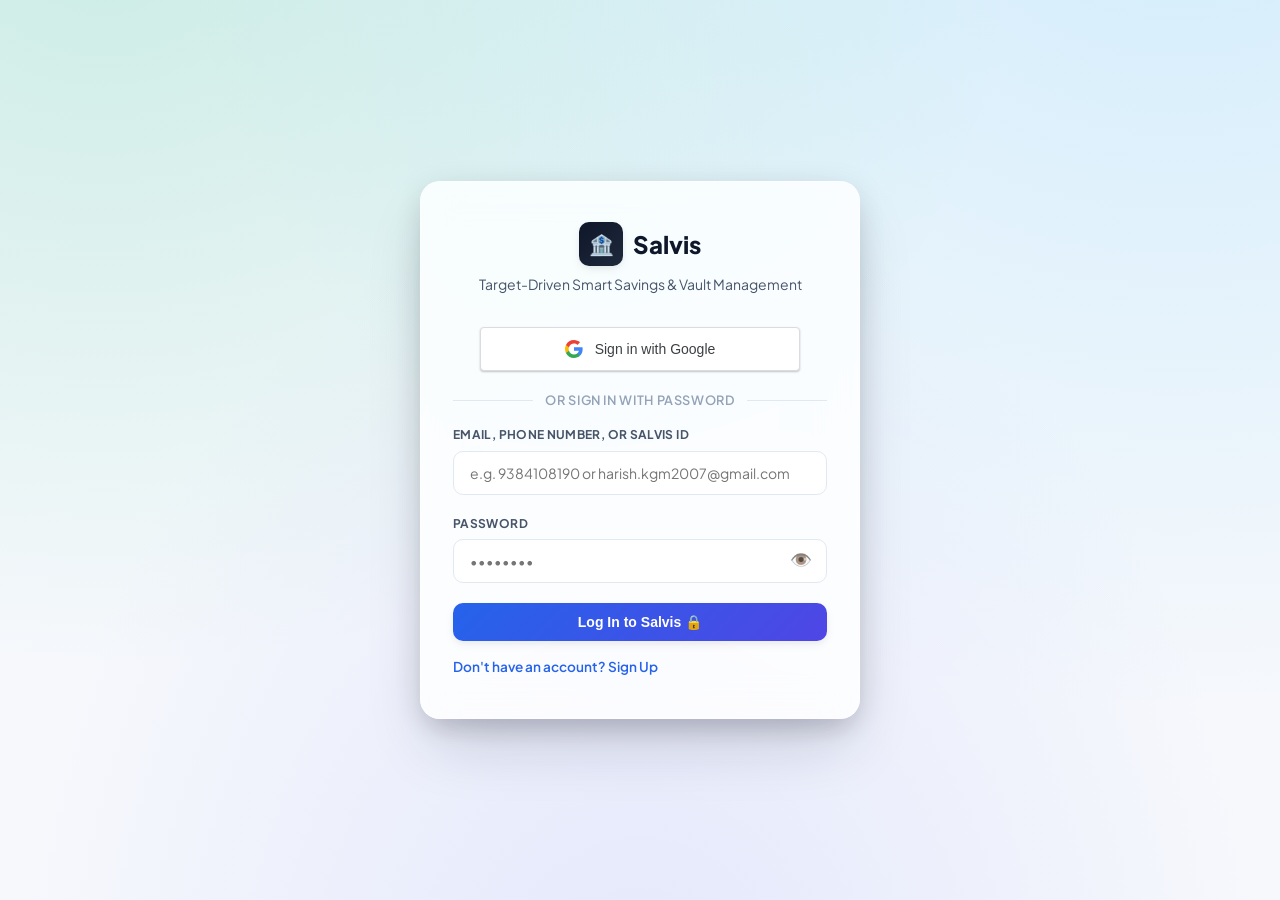
==== Salvis.html @ 87dabae3 "Initial Salvis PWA: goal-driven savings vaults" ====
<!DOCTYPE html>
<html lang="en">
<head>
  <meta charset="UTF-8">
  <meta name="viewport" content="width=device-width, initial-scale=1.0">
  <meta name="description" content="Salvis — target-driven smart savings vaults. Set a goal, automate deposits, and track growth in real time.">
  <meta name="theme-color" content="#0f172a">
  <meta property="og:type" content="website">
  <meta property="og:title" content="Salvis | Target-Driven Smart Savings Platform">
  <meta property="og:description" content="Save smarter with goal-driven vaults, automated schedules, and live growth analytics.">
  <meta name="twitter:card" content="summary">
  <link rel="icon" href="data:image/svg+xml,%3Csvg xmlns='http://www.w3.org/2000/svg' viewBox='0 0 100 100'%3E%3Ctext y='.9em' font-size='90'%3E%F0%9F%8F%A6%3C/text%3E%3C/svg%3E">
  <title>Salvis | Target-Driven Smart Savings Platform</title>

  <!-- PWA Manifest & Theme -->
  <link rel="manifest" href="manifest.json">
  <meta name="application-name" content="Salvis">
  <meta name="mobile-web-app-capable" content="yes">
  <meta name="apple-mobile-web-app-capable" content="yes">
  <meta name="apple-mobile-web-app-status-bar-style" content="black-translucent">
  <meta name="apple-mobile-web-app-title" content="Salvis">

  <!-- Google Font: Plus Jakarta Sans -->
  <link rel="preconnect" href="https://fonts.googleapis.com">
  <link rel="preconnect" href="https://fonts.gstatic.com" crossorigin>
  <link href="https://fonts.googleapis.com/css2?family=Plus+Jakarta+Sans:wght@400;500;600;700;800&display=swap" rel="stylesheet">

  <!-- CSS System -->

  <link rel="stylesheet" href="css/variables.css">
  <link rel="stylesheet" href="css/layout.css">
  <link rel="stylesheet" href="css/components.css">
  <link rel="stylesheet" href="css/animations.css">

  <!-- Official Google Identity Services SDK -->
  <script src="https://accounts.google.com/gsi/client" async defer></script>
</head>
<body>

  <!-- AUTHENTICATION VIEW SCREEN -->
  <div class="auth-wrapper" id="authWrapper" style="display: flex;">
    <div class="auth-card">
      <div class="auth-brand">
        <div class="auth-brand-icon">🏦</div>
        <span>Salvis</span>
      </div>

      <div class="auth-subtitle">Target-Driven Smart Savings & Vault Management</div>

      <!-- Standard Login / Google Auth View -->
      <div id="authDefaultLoginView">
        <!-- Container for Official Google GIS Rendered Button (Centered) -->
        <div id="googleGsiBtnContainer" style="margin-bottom: 1.25rem; min-height: 44px; display: flex; justify-content: center; align-items: center; width: 100%;">
          <button type="button" onclick="window.triggerGoogleSignIn()" style="width: 100%; max-width: 320px; height: 44px; background: #ffffff; color: #3c4043; border: 1px solid #dadce0; border-radius: 4px; font-family: 'Roboto', 'Google Sans', sans-serif; font-size: 14px; font-weight: 500; display: flex; align-items: center; justify-content: center; gap: 12px; cursor: pointer; box-shadow: 0 1px 2px 0 rgba(60,64,67,0.3); transition: background-color 0.2s, box-shadow 0.2s;">
            <svg width="18" height="18" viewBox="0 0 18 18" xmlns="http://www.w3.org/2000/svg">
              <path fill="#4285F4" d="M17.64 9.2c0-.637-.057-1.251-.164-1.84H9v3.481h4.844c-.209 1.125-.843 2.078-1.796 2.717v2.258h2.908c1.702-1.567 2.684-3.874 2.684-6.616z"/>
              <path fill="#34A853" d="M9 18c2.43 0 4.467-.806 5.956-2.184l-2.908-2.258c-.806.54-1.837.86-3.048.86-2.344 0-4.328-1.584-5.036-3.711H.957v2.332A8.997 8.997 0 0 0 9 18z"/>
              <path fill="#FBBC05" d="M3.964 10.707c-.18-.54-.282-1.117-.282-1.707s.102-1.167.282-1.707V4.961H.957A8.996 8.996 0 0 0 0 9c0 1.452.348 2.827.957 4.039l3.007-2.332z"/>
              <path fill="#EA4335" d="M9 3.58c1.321 0 2.508.454 3.44 1.345l2.582-2.58C13.463.891 11.426 0 9 0A8.997 8.997 0 0 0 .957 4.961L3.964 7.293C4.672 5.163 6.656 3.58 9 3.58z"/>
            </svg>
            <span>Sign in with Google</span>
          </button>
        </div>

        <!-- Divider -->
        <div id="authDivider" style="display: flex; align-items: center; margin: 1rem 0; color: var(--text-muted); font-size: 0.8rem;">
          <div style="flex: 1; border-bottom: 1px solid var(--border-color);"></div>
          <span style="padding: 0 0.75rem; text-transform: uppercase; letter-spacing: 0.05em; font-weight: 600;">or sign in with password</span>
          <div style="flex: 1; border-bottom: 1px solid var(--border-color);"></div>
        </div>

        <div id="loginBox">
          <form id="loginForm" onsubmit="event.preventDefault(); window.loginWithPassword(event);">
            <div class="form-group">
              <label class="form-label">Email, Phone Number, or Salvis ID</label>
              <input type="text" id="loginEmail" class="form-input" placeholder="e.g. 9384108190 or harish.kgm2007@gmail.com" required oninput="window.clearInputError('loginEmail', 'loginEmailError')">
              <div id="loginEmailError" class="input-error-msg" style="display: none; color: #ef4444; font-size: 0.8rem; font-weight: 600; margin-top: 0.35rem; align-items: center; gap: 0.3rem;"></div>
            </div>

            <div class="form-group">
              <label class="form-label">Password</label>
              <div style="position: relative; width: 100%;">
                <input type="password" id="loginPassword" class="form-input" placeholder="••••••••" required style="padding-right: 2.75rem;" oninput="window.clearInputError('loginPassword', 'loginPasswordError')">
                <button type="button" onclick="window.togglePasswordVisibility('loginPassword', this)" title="Show/Hide Password" style="position: absolute; right: 0.75rem; top: 50%; transform: translateY(-50%); background: none; border: none; font-size: 1.1rem; cursor: pointer; color: var(--text-muted); opacity: 0.8; transition: opacity 0.2s; padding: 0.2rem; display: flex; align-items: center; justify-content: center; z-index: 10;">👁️</button>
              </div>
              <div id="loginPasswordError" class="input-error-msg" style="display: none; color: #ef4444; font-size: 0.8rem; font-weight: 600; margin-top: 0.35rem; align-items: center; gap: 0.3rem;"></div>
            </div>

            <button type="button" id="loginSubmitBtn" class="btn btn-primary btn-full" onclick="window.loginWithPassword(event)">
              Log In to Salvis 🔒
            </button>
          </form>

          <div style="margin-top: 1rem; font-size: 0.85rem;">
            <a href="#" id="btnToggleAuthMode" style="color: var(--brand-blue); font-weight: 600; text-decoration: none;">Don't have an account? Sign Up</a>
          </div>
        </div>
      </div>

      <!-- Signup Form Box -->
      <div id="signupBox" style="display: none;">
        <form id="signupForm">
          <div class="form-group">
            <label class="form-label">Full Name</label>
            <input type="text" id="signupName" class="form-input" placeholder="Sarah Connor" required>
          </div>

          <div class="form-group">
            <label class="form-label">Email Address</label>
            <input type="email" id="signupEmail" class="form-input" placeholder="sarah@example.com" required>
          </div>

          <div class="form-row">
            <div class="form-group">
              <label class="form-label">Password</label>
              <div style="position: relative; width: 100%;">
                <input type="password" id="signupPassword" class="form-input" placeholder="••••••••" required style="padding-right: 2.5rem;">
                <button type="button" onclick="window.togglePasswordVisibility('signupPassword', this)" title="Show/Hide Password" style="position: absolute; right: 0.6rem; top: 50%; transform: translateY(-50%); background: none; border: none; font-size: 1.1rem; cursor: pointer; color: var(--text-muted); opacity: 0.8; transition: opacity 0.2s; padding: 0.2rem; display: flex; align-items: center; justify-content: center; z-index: 10;">👁️</button>
              </div>
            </div>

            <div class="form-group">
              <label class="form-label">Security PIN (4-Digits)</label>
              <input type="password" id="signupPin" class="form-input" maxlength="4" placeholder="1234" required>
            </div>
          </div>

          <button type="submit" class="btn btn-emerald btn-full">
            Create Account & Vault 🚀
          </button>
        </form>
      </div>

      <!-- Existing User Passkey Verification Box (Old User Flow) -->
      <div id="existingUserPasskeyBox" style="display: none; text-align: left;">
        <div style="background: rgba(16, 185, 129, 0.08); border: 1px solid rgba(16, 185, 129, 0.25); border-radius: var(--radius-md); padding: 1.25rem; margin-bottom: 1.25rem;">
          <div style="display: flex; align-items: center; gap: 1rem; margin-bottom: 0.75rem;">
            <div id="existingUserAvatar" style="width: 52px; height: 52px; border-radius: 50%; background: #ffffff; display: flex; align-items: center; justify-content: center; font-size: 1.6rem; box-shadow: 0 2px 8px rgba(0,0,0,0.1); overflow: hidden; border: 2px solid var(--accent-emerald);">👋</div>
            <div>
              <div id="existingUserName" style="font-weight: 700; font-size: 1.05rem; color: var(--text-primary);">Returning User</div>
              <div id="existingUserEmail" style="font-size: 0.85rem; color: var(--text-secondary);">user@example.com</div>
              <div id="existingUserSalvisId" style="font-size: 0.75rem; font-weight: 700; color: var(--brand-blue); margin-top: 0.2rem;">ID: SALVIS-XXXXXX</div>
            </div>
          </div>
          <div style="display: flex; align-items: center; gap: 0.4rem; font-size: 0.8rem; color: var(--accent-emerald); font-weight: 600;">
            <span>✓ Verified Account Found in Salvis Database</span>
          </div>
        </div>

        <form id="existingUserPasskeyForm" onsubmit="window.submitExistingUserPasskey(event)">
          <div class="form-group">
            <label class="form-label">Enter 4-Digit Passkey</label>
            <input type="password" id="existingUserPasskeyInput" class="form-input" maxlength="4" placeholder="••••" required autofocus style="text-align: center; font-size: 1.5rem; letter-spacing: 0.5rem;" oninput="window.clearInputError('existingUserPasskeyInput', 'existingPasskeyErrorMsg')">
            <div class="input-error-msg" id="existingPasskeyErrorMsg" style="display: none; justify-content: center;"></div>
          </div>

          <button type="submit" class="btn btn-primary btn-full" style="margin-top: 1rem;">
            Unlock Salvis Vault 🔑
          </button>
        </form>

        <div style="text-align: center; margin-top: 1rem;">
          <a href="#" onclick="window.showAuthLoginView()" style="font-size: 0.85rem; color: var(--text-muted); text-decoration: underline;">Switch Account / Back</a>
        </div>
      </div>

      <!-- New User Passkey Creation Box (New User Flow) -->
      <div id="newUserPasskeyBox" style="display: none; text-align: left;">
        <div style="background: rgba(66, 133, 244, 0.08); border: 1px solid rgba(66, 133, 244, 0.25); border-radius: var(--radius-md); padding: 1.25rem; margin-bottom: 1.25rem;">
          <div style="display: flex; align-items: center; justify-content: space-between; margin-bottom: 0.75rem;">
            <div style="font-size: 0.8rem; font-weight: 800; text-transform: uppercase; letter-spacing: 0.05em; color: #1a73e8;">New Salvis Account</div>
            <div id="newSalvisIdBadge" style="background: #1a73e8; color: #ffffff; padding: 0.25rem 0.6rem; border-radius: var(--radius-sm); font-size: 0.75rem; font-weight: 800; letter-spacing: 0.05em;">SALVIS-849201</div>
          </div>
          
          <div style="display: flex; align-items: center; gap: 1rem;">
            <div id="newUserAvatar" style="width: 48px; height: 48px; border-radius: 50%; background: #ffffff; display: flex; align-items: center; justify-content: center; font-size: 1.5rem; box-shadow: 0 2px 8px rgba(0,0,0,0.1); overflow: hidden; border: 2px solid #4285F4;">🌐</div>
            <div>
              <div id="newUserName" style="font-weight: 700; font-size: 1.05rem; color: var(--text-primary);">New Savings User</div>
              <div id="newUserEmail" style="font-size: 0.85rem; color: var(--text-secondary);">newuser@example.com</div>
            </div>
          </div>
        </div>

        <div style="margin-bottom: 1.25rem; background: var(--bg-tertiary); padding: 0.85rem 1rem; border-radius: var(--radius-sm); border: 1px dashed var(--border-color); display: flex; align-items: center; justify-content: space-between;">
          <div>
            <label style="font-size: 0.7rem; text-transform: uppercase; letter-spacing: 0.05em; color: var(--text-muted); font-weight: 700; display: block;">Region & Currency</label>
            <div id="newUserRegionBadge" style="font-size: 0.9rem; font-weight: 800; color: var(--brand-emerald);">India 🇮🇳 (INR ₹)</div>
          </div>
          <span style="font-size: 1.2rem;">🌍</span>
        </div>

        <form id="newUserPasskeyForm" onsubmit="window.submitNewUserPasskey(event)">
          <div class="form-group" style="margin-bottom: 0.85rem;">
            <label class="form-label">Phone Number (For Recovery & SMS Alerts)</label>
            <input type="tel" id="newUserPhoneInput" class="form-input" placeholder="+1 (555) 234-5678" required>
          </div>

          <div class="form-group" style="margin-bottom: 0.85rem;">
            <label class="form-label">Create Password (For Manual Login Without Google)</label>
            <div style="position: relative; width: 100%;">
              <input type="password" id="newUserPasswordInput" class="form-input" placeholder="••••••••" required minlength="6" style="padding-right: 2.75rem;">
              <button type="button" onclick="window.togglePasswordVisibility('newUserPasswordInput', this)" title="Show/Hide Password" style="position: absolute; right: 0.75rem; top: 50%; transform: translateY(-50%); background: none; border: none; font-size: 1.1rem; cursor: pointer; color: var(--text-muted); opacity: 0.8; transition: opacity 0.2s; padding: 0.2rem; display: flex; align-items: center; justify-content: center; z-index: 10;">👁️</button>
            </div>
            <div style="font-size: 0.72rem; color: var(--text-muted); margin-top: 0.2rem;">Use this password to log in manually using Email, Phone, or Salvis ID.</div>
          </div>

          <div class="form-group" style="margin-bottom: 1rem;">
            <label class="form-label">Create 4-Digit Security Passkey</label>
            <input type="password" id="newUserPasskeyInput" class="form-input" maxlength="4" placeholder="••••" required style="text-align: center; font-size: 1.4rem; letter-spacing: 0.4rem;">
            <div style="font-size: 0.72rem; color: var(--text-muted); margin-top: 0.2rem;">Used for quick vault unlocking & high-risk withdrawal authorization.</div>
          </div>

          <button type="submit" class="btn btn-emerald btn-full" style="margin-top: 0.75rem;">
            Create Salvis Account & Launch Vault 🚀
          </button>
        </form>

        <div style="text-align: center; margin-top: 1rem;">
          <a href="#" onclick="window.showAuthLoginView()" style="font-size: 0.85rem; color: var(--text-muted); text-decoration: underline;">Cancel / Back to Login</a>
        </div>
      </div>
    </div>

    <!-- Ambient floating particles (CSS-only) -->
    <div class="particle" style="left: 12%; width: 10px; height: 10px; animation-duration: 14s; animation-delay: 0s;"></div>
    <div class="particle" style="left: 28%; width: 6px; height: 6px; animation-duration: 18s; animation-delay: 2s;"></div>
    <div class="particle" style="left: 47%; width: 12px; height: 12px; animation-duration: 16s; animation-delay: 4s;"></div>
    <div class="particle" style="left: 63%; width: 7px; height: 7px; animation-duration: 20s; animation-delay: 1s;"></div>
    <div class="particle" style="left: 78%; width: 9px; height: 9px; animation-duration: 15s; animation-delay: 3s;"></div>
    <div class="particle" style="left: 90%; width: 5px; height: 5px; animation-duration: 22s; animation-delay: 5s;"></div>
  </div>


  <!-- MAIN APP VIEW WRAPPER -->
  <div class="app-wrapper" id="mainAppWrapper" style="display: none;">
    <!-- Navbar Header -->
    <nav class="navbar">
      <button type="button" class="nav-menu-toggle" id="navMenuToggle" title="Menu">☰</button>

      <a href="#" class="nav-brand">
        <div class="brand-icon">🏦</div>
        <span>Salvis</span>
      </a>

      <div class="nav-actions" id="navActions">
        <div class="wallet-badge">
          <span>💼 Wallet Ledger:</span>
          <span class="wallet-amount" id="walletBalanceDisplay">$0.00</span>
        </div>

        <div class="user-profile-badge" onclick="window.openProfilePage()" style="cursor: pointer;" title="View Profile & Settings">
          <span id="userAvatarDisplay">👨‍💼</span>
          <span id="userNameDisplay">Alex Mercer</span>
        </div>

        <button class="btn btn-secondary btn-sm" id="btnViewLedger">
          📜 History
        </button>

        <button class="btn btn-primary btn-sm" id="btnCreateGoal">
          + New Vault
        </button>

        <button class="btn btn-danger btn-sm" id="btnLogout" onclick="window.logoutUser()" title="Log out session">
          🚪 Logout
        </button>
      </div>

      <div class="widget-row">
        <!-- Notification Bell + Panel -->
        <div class="notif-wrap">
          <button type="button" class="notif-bell" id="btnNotifications" title="Notifications">
            🔔
            <span class="notification-badge" id="notificationBadge"></span>
          </button>
          <div class="notification-panel" id="notificationPanel"></div>
        </div>

        <!-- Theme Toggle Widget (Light / Dark Mode) -->
        <button type="button" class="theme-toggle-btn" id="btnToggleTheme" onclick="window.toggleAppTheme()" title="Toggle Dark/Light Mode">
          <span class="theme-toggle-icon" id="themeToggleIcon">🌙</span>
          <span id="themeToggleLabel">Dark</span>
        </button>
      </div>
    </nav>

    <!-- Executive Metrics Row -->
    <div class="metrics-row" style="margin-bottom: 2rem;">
      <div class="metric-card">
        <div class="metric-label">Total Cumulative Saved</div>
        <div class="metric-value" id="metricTotalSaved">$0.00</div>
        <div class="metric-subtext positive">▲ Across all active savings vaults</div>
      </div>

      <div class="metric-card">
        <div class="metric-label">Overall Completion Rate</div>
        <div class="metric-value" id="metricOverallPct">0%</div>
        <div class="metric-subtext">Weighted goal trajectory</div>
      </div>

      <div class="metric-card">
        <div class="metric-label">Active Savings Vaults</div>
        <div class="metric-value" id="metricActiveGoals">0</div>
        <div class="metric-subtext">Target-driven commitments</div>
      </div>

      <div class="metric-card">
        <div class="metric-label">Monthly Savings Velocity</div>
        <div class="metric-value" id="metricVelocity">$0.00/mo</div>
        <div class="metric-subtext positive">Scheduled recurring deposits</div>
      </div>
    </div>

    <!-- Content Split Layout -->
    <div class="main-content-split">
      <!-- Left Column: Vault Cards Grid -->
      <div>
        <div class="section-header">
          <div class="section-title">
            <span>🎯 Savings Vaults</span>
          </div>

          <div class="filter-tabs">
            <button class="tab-btn active" data-filter="all">All</button>
            <button class="tab-btn" data-filter="active">Active</button>
            <button class="tab-btn" data-filter="paused">Paused</button>
            <button class="tab-btn" data-filter="completed">Completed</button>
          </div>
        </div>

        <div class="vault-toolbar">
          <div class="toolbar-search">
            <span class="toolbar-search-icon">🔍</span>
            <input type="text" id="vaultSearchInput" placeholder="Search vaults by name, category or status..." aria-label="Search vaults">
          </div>
          <div class="toolbar-sort">
            <select id="vaultSortSelect" aria-label="Sort vaults">
              <option value="recent">Sort: Recent</option>
              <option value="progress">Sort: Progress</option>
              <option value="amount">Sort: Target Amount</option>
              <option value="date">Sort: Target Date</option>
            </select>
          </div>
        </div>

        <div class="goals-grid" id="goalsGrid">
          <!-- Rendered dynamically -->
        </div>
      </div>

      <!-- Right Column: Trajectory Chart & Trust Badges -->
      <div>
        <div class="section-header">
          <div class="section-title">
            <span>📈 Growth Trajectory</span>
          </div>
        </div>

        <div class="metric-card" style="margin-bottom: 1.25rem; height: 310px;">
          <canvas id="trajectoryCanvas" style="width: 100%; height: 100%;"></canvas>
        </div>

        <!-- Trust & Security Card -->
        <div class="metric-card" style="background: var(--bg-subtle);">
          <div style="display: flex; gap: 0.75rem; align-items: flex-start;">
            <div style="font-size: 1.4rem;">🔒</div>
            <div>
              <h4 style="font-size: 0.9rem; font-weight: 700; color: var(--brand-navy); margin-bottom: 0.2rem;">256-Bit Encrypted Security</h4>
              <p style="font-size: 0.78rem; color: var(--text-secondary); line-height: 1.4;">
                All high-risk actions (early withdrawals, fund reallocations) are protected with 4-digit Security PIN authorization.
              </p>
            </div>
          </div>
        </div>
      </div>
    </div>

    <!-- Advanced Analytics Section (Donut / Velocity / Health) -->
    <div class="analytics-section" style="margin-top: 2.5rem;">
      <div class="section-header">
        <div class="section-title">
          <span>📊 Advanced Analytics</span>
        </div>
      </div>

      <div class="analytics-grid">
        <!-- Category Allocation Donut -->
        <div class="metric-card analytics-card">
          <div style="display: flex; align-items: center; justify-content: space-between; margin-bottom: 0.75rem;">
            <h4 style="font-size: 0.9rem; font-weight: 700; color: var(--brand-navy); margin: 0;">🍩 Category Allocation</h4>
            <span style="font-size: 0.72rem; color: var(--text-muted);">Saved amount by category</span>
          </div>
          <div class="chart-canvas-wrap">
            <canvas id="donutCanvas"></canvas>
          </div>
          <div id="donutLegend" class="donut-legend"></div>
        </div>

        <!-- Monthly Velocity Bar -->
        <div class="metric-card analytics-card">
          <div style="display: flex; align-items: center; justify-content: space-between; margin-bottom: 0.75rem;">
            <h4 style="font-size: 0.9rem; font-weight: 700; color: var(--brand-navy); margin: 0;">📅 Monthly Velocity</h4>
            <span style="font-size: 0.72rem; color: var(--text-muted);">Target vs actual deposits</span>
          </div>
          <div class="chart-canvas-wrap">
            <canvas id="velocityCanvas"></canvas>
          </div>
        </div>

        <!-- Financial Health Score -->
        <div class="metric-card analytics-card">
          <div style="display: flex; align-items: center; justify-content: space-between; margin-bottom: 0.75rem;">
            <h4 style="font-size: 0.9rem; font-weight: 700; color: var(--brand-navy); margin: 0;">💚 Salvis Health Score</h4>
            <span style="font-size: 0.72rem; color: var(--text-muted);">Pace · Cadence · Reserve</span>
          </div>
          <div class="chart-canvas-wrap">
            <canvas id="healthScoreCanvas"></canvas>
          </div>
          <div id="healthScoreDetail" class="health-breakdown"></div>
        </div>
      </div>
    </div>
  </div>

  <!-- DEDICATED USER PROFILE VIEW PAGE -->
  <div class="app-wrapper" id="profileAppWrapper" style="display: none;">
    <!-- Profile Page Navbar Header -->
    <nav class="navbar">
      <div style="display: flex; align-items: center; gap: 1rem;">
        <button type="button" class="btn btn-secondary btn-sm" onclick="window.openDashboardPage()">
          ⬅️ Back to Savings Dashboard
        </button>
        <a href="#" class="nav-brand" onclick="window.openDashboardPage()">
          <div class="brand-icon">🏦</div>
          <span>Salvis</span>
        </a>

      </div>

      <div class="nav-actions">
        <button type="button" class="theme-toggle-btn" onclick="window.toggleAppTheme()" title="Toggle Dark/Light Mode">
          <span class="theme-toggle-icon">🌙</span>
          <span>Theme</span>
        </button>
        <button class="btn btn-danger btn-sm" onclick="window.logoutUser()">
          🚪 Logout
        </button>
      </div>
    </nav>

    <!-- Profile Dashboard Grid -->
    <div style="display: grid; grid-template-columns: minmax(280px, 340px) 1fr; gap: 1.5rem; margin-top: 1rem; align-items: start;">
      
      <!-- Left Column: User Profile Header Card (Static / Fixed on Left) -->
      <div style="background: var(--bg-secondary); border: 1px solid var(--border-color); border-radius: var(--radius-xl); padding: 2rem 1.5rem; text-align: center; box-shadow: var(--shadow-sm); height: fit-content; position: sticky; top: 5.5rem;">
        
        <!-- Changeable Profile Picture (Select from Media) -->
        <div style="position: relative; width: 120px; height: 120px; margin: 0 auto 1.25rem auto;">
          <div id="profileImageDisplay" style="width: 120px; height: 120px; border-radius: 50%; background: var(--bg-subtle); border: 3px solid var(--brand-blue); display: flex; align-items: center; justify-content: center; font-size: 3.5rem; overflow: hidden; background-size: cover; background-position: center; box-shadow: var(--shadow-md);">
            👨‍💼
          </div>
          <button type="button" onclick="document.getElementById('profileAvatarFileInput').click()" style="position: absolute; bottom: 4px; right: 4px; background: var(--brand-blue); color: white; border: 2px solid var(--bg-secondary); width: 36px; height: 36px; border-radius: 50%; display: flex; align-items: center; justify-content: center; cursor: pointer; font-size: 1rem; box-shadow: var(--shadow-sm);" title="Select photo from media device">
            📷
          </button>
          <input type="file" id="profileAvatarFileInput" accept="image/*" style="display: none;" onchange="window.handleAvatarFileUpload(event)">
        </div>

        <!-- Left Top Corner User Name & Phone Number Detail Card -->
        <div style="text-align: left; background: var(--bg-subtle); padding: 1.25rem; border-radius: var(--radius-lg); border: 1px solid var(--border-color); margin-bottom: 0; position: relative;">
          <div style="font-size: 0.7rem; color: var(--text-muted); font-weight: 700; text-transform: uppercase; letter-spacing: 0.05em; margin-bottom: 0.5rem;">
            <span>USER ACCOUNT PROFILE</span>
          </div>
          
          <!-- Normal Display Mode -->
          <div id="profileCardDisplayMode">
            <!-- Full Name -->
            <div style="font-size: 1.15rem; font-weight: 800; color: var(--brand-navy); padding: 0.15rem 0;">
              <span id="profileViewNameDisplay">Alex Mercer</span>
            </div>

            <!-- Username / Nickname (Single Clean Edit Button) -->
            <div onclick="window.openInlineProfileEdit()" style="font-size: 0.88rem; color: var(--brand-blue); font-weight: 700; margin-top: 0.25rem; cursor: pointer; display: flex; align-items: center; justify-content: space-between; padding: 0.15rem 0;" title="Click to edit nickname">
              <div style="display: flex; align-items: center; gap: 0.4rem;">
                <span style="color: var(--text-secondary); font-weight: 500;">Username:</span>
                <strong id="profileViewNicknameDisplay">@alex_saver</strong>
              </div>
              <span style="font-size: 0.8rem; color: var(--brand-blue); font-weight: 600;">✏️ Edit</span>
            </div>

            <!-- Phone Number -->
            <div style="font-size: 0.88rem; color: var(--text-secondary); margin-top: 0.25rem; padding: 0.15rem 0;">
              <div style="display: flex; align-items: center; gap: 0.4rem;">
                <span>📞 Phone:</span>
                <strong id="profileViewPhoneDisplay" style="color: var(--brand-navy);">+1 (555) 234-5678</strong>
              </div>
            </div>

            <!-- Email -->
            <div style="font-size: 0.8rem; color: var(--text-muted); margin-top: 0.25rem; display: flex; align-items: center; gap: 0.4rem;">
              <span>✉️ Email:</span>
              <span id="profileViewEmailDisplay">alex@salvis.com</span>

            </div>

            <!-- Detected Region & Currency -->
            <div style="font-size: 0.8rem; color: var(--brand-blue); margin-top: 0.5rem; display: flex; align-items: center; gap: 0.4rem; font-weight: 700; background: var(--bg-primary); padding: 0.45rem 0.6rem; border-radius: var(--radius-sm); border: 1px solid var(--border-color);">
              <span>🌐 Region & Currency:</span>
              <span id="profileViewRegionDisplay">United States 🇺🇸 (USD $)</span>
            </div>
          </div>

          <!-- Inline Edit Bar Mode (Nickname Only) -->
          <div id="profileCardEditBarMode" style="display: none; margin-top: 0.5rem;">
            <div class="form-group" style="margin-bottom: 0.85rem;">
              <label class="form-label" style="font-size: 0.75rem; font-weight: 700; color: var(--brand-navy);">Edit Username / Nickname</label>
              <input type="text" id="inlineEditNicknameInput" class="form-input" placeholder="e.g. @alex_saver" style="padding: 0.55rem 0.75rem; font-size: 0.9rem;">
            </div>

            <div class="form-group" style="margin-bottom: 0.85rem;">
              <label class="form-label" style="font-size: 0.75rem; font-weight: 700; color: var(--brand-navy);">Edit Full Name</label>
              <input type="text" id="inlineEditLegalNameInput" class="form-input" placeholder="e.g. Alex Mercer" style="padding: 0.55rem 0.75rem; font-size: 0.9rem;">
            </div>

            <div class="form-group" style="margin-bottom: 0.85rem;">
              <label class="form-label" style="font-size: 0.75rem; font-weight: 700; color: var(--brand-navy);">Edit Phone Number</label>
              <input type="tel" id="inlineEditPhoneInput" class="form-input" placeholder="+1 (555) 234-5678" style="padding: 0.55rem 0.75rem; font-size: 0.9rem;">
            </div>

            <div style="display: flex; gap: 0.5rem;">
              <button type="button" class="btn btn-emerald btn-sm" onclick="window.saveInlineProfile()" style="flex: 1;">
                💾 Save Profile
              </button>
              <button type="button" class="btn btn-secondary btn-sm" onclick="window.closeInlineProfileEdit()">
                Cancel
              </button>
            </div>
          </div>

        </div>

      </div>

      <!-- Right Column: Interactive Profile Options Stack (Dynamic & Scrollable) -->
      <div style="display: flex; flex-direction: column; gap: 1.25rem; min-width: 0;">

        
        <!-- OPTION 1: Adding Bank Account Option -->
        <div style="background: var(--bg-secondary); border: 1px solid var(--border-color); border-radius: var(--radius-xl); padding: 1.5rem; box-shadow: var(--shadow-sm);">
          <div style="display: flex; align-items: center; justify-content: space-between; margin-bottom: 1rem;">
            <div style="display: flex; align-items: center; gap: 0.75rem;">
              <div style="font-size: 1.6rem;">🏦</div>
              <div>
                <h3 style="font-size: 1.1rem; font-weight: 700; color: var(--brand-navy);">Adding Bank Account</h3>
                <p style="font-size: 0.8rem; color: var(--text-secondary);">Connect bank accounts for automated deposit transfers</p>
              </div>
            </div>
            <button type="button" class="btn btn-emerald btn-sm" onclick="window.openAddBankModal()">
              + Add Bank Account
            </button>
          </div>

          <div id="bankAccountsContainer" style="display: grid; grid-template-columns: repeat(auto-fill, minmax(250px, 1fr)); gap: 1rem;">
            <!-- Rendered Dynamically -->
          </div>
        </div>

        <!-- OPTION 2: Settings Option -->
        <div style="background: var(--bg-secondary); border: 1px solid var(--border-color); border-radius: var(--radius-xl); padding: 1.5rem; box-shadow: var(--shadow-sm);">
          <div style="display: flex; align-items: center; gap: 0.75rem; margin-bottom: 1rem;">
            <div style="font-size: 1.6rem;">⚙️</div>
            <div>
              <h3 style="font-size: 1.1rem; font-weight: 700; color: var(--brand-navy);">Settings Option</h3>
              <p style="font-size: 0.8rem; color: var(--text-secondary);">Security PIN, notifications, and default preferences</p>
            </div>
          </div>

          <div style="display: grid; grid-template-columns: repeat(auto-fit, minmax(230px, 1fr)); gap: 1rem;">
            <div style="background: var(--bg-subtle); padding: 1rem; border-radius: var(--radius-lg); border: 1px solid var(--border-color);">
              <div style="font-size: 0.85rem; font-weight: 700; color: var(--brand-navy); margin-bottom: 0.35rem;">Security PIN Authorization</div>
              <p style="font-size: 0.75rem; color: var(--text-secondary); margin-bottom: 0.75rem;">Change 4-digit PIN for high-risk withdrawals</p>
              <button type="button" class="btn btn-primary btn-sm" id="btnOpenChangePinModal" onclick="window.openChangePinModal()" style="margin-bottom: 0.5rem;">Change PIN 🔒</button>

              <!-- Inline Change PIN Redirection Panel -->
              <div id="pinChangeInlinePanel" style="display: none; margin-top: 0.85rem; padding: 1rem; background: var(--bg-primary); border: 1px solid var(--brand-blue); border-radius: var(--radius-md); text-align: left;">
                <!-- Step 1: Verify Current PIN -->
                <div id="inlinePinStep1">
                  <div style="font-weight: 700; font-size: 0.85rem; color: var(--brand-navy); margin-bottom: 0.25rem;">🔑 Verify Current PIN</div>
                  <p style="font-size: 0.75rem; color: var(--text-secondary); margin-bottom: 0.75rem;">Enter your current 4-digit PIN to authorize change.</p>
                  <form onsubmit="window.verifyCurrentPinInline(event)">
                    <input type="password" id="inlineCurrentPinInput" class="form-input" maxlength="4" placeholder="••••" required style="text-align: center; font-size: 1.2rem; letter-spacing: 0.4rem; margin-bottom: 0.5rem;" oninput="window.clearInputError('inlineCurrentPinInput', 'inlineCurrentPinErrorMsg')">
                    <div class="input-error-msg" id="inlineCurrentPinErrorMsg" style="display: none; margin-bottom: 0.75rem;"></div>
                    <div style="display: flex; gap: 0.5rem;">
                      <button type="submit" class="btn btn-primary btn-sm" style="flex: 1;">Verify & Continue ➡️</button>
                      <button type="button" class="btn btn-secondary btn-sm" onclick="window.closeInlinePinPanel()">Cancel</button>
                    </div>
                  </form>
                </div>

                <!-- Step 2: Set New PIN -->
                <div id="inlinePinStep2" style="display: none;">
                  <div style="font-weight: 700; font-size: 0.85rem; color: var(--brand-navy); margin-bottom: 0.25rem;">🔐 Set New 4-Digit PIN</div>
                  <p style="font-size: 0.75rem; color: var(--text-secondary); margin-bottom: 0.75rem;">Create and confirm your new Security PIN.</p>
                  <form onsubmit="window.submitNewPinInline(event)">
                    <div style="margin-bottom: 0.5rem;">
                      <label style="font-size: 0.7rem; color: var(--text-secondary); display: block; margin-bottom: 0.2rem;">New 4-Digit PIN</label>
                      <input type="password" id="inlineNewPinInput" class="form-input" maxlength="4" placeholder="••••" required style="text-align: center; font-size: 1.2rem; letter-spacing: 0.4rem;">
                    </div>
                    <div style="margin-bottom: 0.75rem;">
                      <label style="font-size: 0.7rem; color: var(--text-secondary); display: block; margin-bottom: 0.2rem;">Confirm New PIN</label>
                      <input type="password" id="inlineConfirmPinInput" class="form-input" maxlength="4" placeholder="••••" required style="text-align: center; font-size: 1.2rem; letter-spacing: 0.4rem;">
                    </div>
                    <div style="display: flex; gap: 0.5rem;">
                      <button type="submit" class="btn btn-emerald btn-sm" style="flex: 1;">Confirm & Update PIN 💾</button>
                      <button type="button" class="btn btn-secondary btn-sm" onclick="window.closeInlinePinPanel()">Cancel</button>
                    </div>
                  </form>
                </div>
              </div>
            </div>

            <div style="background: var(--bg-subtle); padding: 1rem; border-radius: var(--radius-lg); border: 1px solid var(--border-color);">
              <div style="font-size: 0.85rem; font-weight: 700; color: var(--brand-navy); margin-bottom: 0.35rem;">SMS & Email Alerts</div>
              <p style="font-size: 0.75rem; color: var(--text-secondary); margin-bottom: 0.75rem;">Receive instant deposit receipts & reminders</p>
              <label style="display: flex; align-items: center; gap: 0.5rem; font-size: 0.8rem; font-weight: 600; cursor: pointer;">
                <input type="checkbox" checked id="chkSMSAlerts"> Enable SMS Alerts
              </label>
            </div>

            <div style="background: var(--bg-subtle); padding: 1rem; border-radius: var(--radius-lg); border: 1px solid var(--border-color);">
              <div style="font-size: 0.85rem; font-weight: 700; color: var(--brand-navy); margin-bottom: 0.35rem;">Base Currency</div>
              <p style="font-size: 0.75rem; color: var(--text-secondary); margin-bottom: 0.5rem;">Auto-detected from Google / Region</p>
              <div id="staticUserCurrencyDisplay" style="background: var(--bg-primary); border: 1px solid var(--border-color); padding: 0.55rem 0.75rem; border-radius: var(--radius-md); font-size: 0.85rem; font-weight: 700; color: var(--brand-navy);">
                <span id="staticCurrencyText">India 🇮🇳 (INR ₹)</span>
              </div>
            </div>
          </div>
        </div>


        <!-- OPTION 3: Manage Profiles Option -->
        <div style="background: var(--bg-secondary); border: 1px solid var(--border-color); border-radius: var(--radius-xl); padding: 1.5rem; box-shadow: var(--shadow-sm);">
          <div style="display: flex; align-items: center; justify-content: space-between; margin-bottom: 1rem;">
            <div style="display: flex; align-items: center; gap: 0.75rem;">
              <div style="font-size: 1.6rem;">👥</div>
              <div>
                <h3 style="font-size: 1.1rem; font-weight: 700; color: var(--brand-navy);">Manage Profiles Option</h3>
                <p style="font-size: 0.8rem; color: var(--text-secondary);">Switch between Personal, Family, and Joint vaults</p>
              </div>
            </div>
            <button type="button" class="btn btn-secondary btn-sm" onclick="window.openAddProfileModal()">
              + New Profile
            </button>
          </div>

          <div id="manageProfilesContainer" style="display: flex; flex-wrap: wrap; gap: 0.75rem;">
            <!-- Rendered Dynamically -->
          </div>
        </div>

        <!-- OPTION 4: Database Backup & Restore Option -->
        <div style="background: var(--bg-secondary); border: 1px solid var(--border-color); border-radius: var(--radius-xl); padding: 1.5rem; box-shadow: var(--shadow-sm);">
          <div style="display: flex; align-items: center; justify-content: space-between; margin-bottom: 1rem;">
            <div style="display: flex; align-items: center; gap: 0.75rem;">
              <div style="font-size: 1.6rem;">💾</div>
              <div>
                <h3 style="font-size: 1.1rem; font-weight: 700; color: var(--brand-navy);">Database Backup & Restore</h3>
                <p style="font-size: 0.8rem; color: var(--text-secondary);">Export your full vault database or rehydrate from a previous backup</p>
              </div>
            </div>
          </div>

          <div style="background: var(--bg-subtle); padding: 1rem; border-radius: var(--radius-lg); border: 1px solid var(--border-color);">
            <p style="font-size: 0.78rem; color: var(--text-secondary); margin-bottom: 1rem;">
              Backups contain every goal, transaction, linked account, sub-profile, and account preference stored on this device. Download a structured <strong>JSON</strong> snapshot to keep as a safety net.
            </p>
            <div style="display: flex; flex-wrap: wrap; gap: 0.75rem;">
              <button type="button" class="btn btn-primary btn-sm" id="btnExportBackup" onclick="window.UIRenderer.downloadDatabaseBackup()">
                ⬇️ Export Full Backup
              </button>
              <button type="button" class="btn btn-secondary btn-sm" id="btnImportBackup" onclick="window.UIRenderer.openBackupImportPicker()">
                ⬆️ Restore From Backup
              </button>
            </div>
            <input type="file" id="backupRestoreFileInput" accept=".json,application/json" style="display: none;" onchange="window.UIRenderer.handleBackupRestoreFile(event)">
          </div>
        </div>

        <!-- OPTION 5: Logout Account Option -->
        <div style="background: var(--bg-secondary); border: 1px solid var(--border-color); border-radius: var(--radius-xl); padding: 1.5rem; box-shadow: var(--shadow-sm);">
          <div style="display: flex; align-items: center; justify-content: space-between;">
            <div style="display: flex; align-items: center; gap: 0.75rem;">
              <div style="font-size: 1.6rem;">🚪</div>
              <div>
                <h3 style="font-size: 1.1rem; font-weight: 700; color: var(--accent-rose);">Logout Account Option</h3>
                <p style="font-size: 0.8rem; color: var(--text-secondary);">End active session and return to authentication page</p>
              </div>
            </div>
            <button type="button" class="btn btn-danger" onclick="window.logoutUser()">
              Logout Account 🚪
            </button>
          </div>
        </div>

      </div>
    </div>
  </div>

  <!-- Scroll-to-Top Floating Action Button -->
  <button class="scroll-top-fab" id="scrollTopFab" title="Scroll to top" aria-label="Scroll to top">↑</button>

  <!-- Toast Notifications Container -->

  <div class="toast-container" id="toastContainer"></div>

  <!-- MODAL: Security PIN Keypad -->
  <div class="modal-overlay" id="pinModal">
    <div class="modal-container" style="max-width: 360px; text-align: center;">
      <div class="modal-header" style="justify-content: center;">
        <div class="modal-title">🔒 Enter 4-Digit Security PIN</div>
      </div>
      <p style="font-size: 0.8rem; color: var(--text-secondary); margin-bottom: 1rem;">
        Verification required to authorize fund withdrawal or reallocation. <br><small style="color: var(--brand-blue);">(Default Demo PIN: <strong>1234</strong>)</small>
      </p>

      <div class="pin-display" id="pinDisplay">
        <div class="pin-dot"></div>
        <div class="pin-dot"></div>
        <div class="pin-dot"></div>
        <div class="pin-dot"></div>
      </div>

      <div class="pin-keypad">
        <button class="keypad-btn" data-key="1">1</button>
        <button class="keypad-btn" data-key="2">2</button>
        <button class="keypad-btn" data-key="3">3</button>
        <button class="keypad-btn" data-key="4">4</button>
        <button class="keypad-btn" data-key="5">5</button>
        <button class="keypad-btn" data-key="6">6</button>
        <button class="keypad-btn" data-key="7">7</button>
        <button class="keypad-btn" data-key="8">8</button>
        <button class="keypad-btn" data-key="9">9</button>
        <button class="keypad-btn" data-key="clear">C</button>
        <button class="keypad-btn" data-key="0">0</button>
        <button class="keypad-btn" data-key="back">⌫</button>
      </div>

      <button class="btn btn-secondary btn-full" onclick="window.UIRenderer.closeModal('pinModal')" style="margin-top: 1.25rem;">
        Cancel
      </button>
    </div>
  </div>

  <!-- MODAL: Goal Creation Wizard -->
  <div class="modal-overlay" id="wizardModal">
    <div class="modal-container">
      <div class="modal-header">
        <div class="modal-title">Create Smart Savings Vault</div>
        <button class="close-btn" onclick="window.UIRenderer.closeModal('wizardModal')">&times;</button>
      </div>

      <div class="wizard-steps">
        <div class="wizard-step-node active">1</div>
        <div class="wizard-step-node">2</div>
      </div>

      <div id="wizardContent">
        <!-- Rendered dynamically -->
      </div>
    </div>
  </div>

  <!-- MODAL: Goal Control & Actions -->
  <div class="modal-overlay" id="goalDetailModal">
    <div class="modal-container">
      <div class="modal-header">
        <div class="modal-title">Vault Controls & Financial Settings</div>
        <button class="close-btn" onclick="window.UIRenderer.closeModal('goalDetailModal')">&times;</button>
      </div>
      <div id="goalDetailBody">
        <!-- Rendered dynamically -->
      </div>
    </div>
  </div>

  <!-- MODAL: Edit Vault -->
  <div class="modal-overlay" id="editGoalModal">
    <div class="modal-container">
      <div class="modal-header">
        <div class="modal-title">✏️ Edit Savings Vault</div>
        <button class="close-btn" onclick="window.UIRenderer.closeModal('editGoalModal')">&times;</button>
      </div>
      <div id="editGoalBody">
        <!-- Rendered dynamically -->
      </div>
    </div>
  </div>

  <!-- MODAL: Destructive Action Confirmation -->
  <div class="modal-overlay" id="confirmModal">
    <div class="modal-container" style="max-width: 420px; text-align: center;">
      <div style="font-size: 2.2rem; margin-bottom: 0.5rem;">⚠️</div>
      <div class="modal-title" style="margin-bottom: 0.75rem;">Are you sure?</div>
      <div id="confirmBody"></div>
      <div class="detail-edit-row" style="margin-top: 1.5rem; margin-bottom: 0;">
        <button class="btn btn-secondary btn-full" id="confirmCancelBtn">Cancel</button>
        <button class="btn btn-danger btn-full" id="confirmProceedBtn">Yes, Continue</button>
      </div>
    </div>
  </div>

  <!-- MODAL: Reallocate Funds -->
  <div class="modal-overlay" id="reallocateModal">
    <div class="modal-container">
      <div class="modal-header">
        <div class="modal-title">🔄 Reallocate Vault Funds</div>
        <button class="close-btn" onclick="window.UIRenderer.closeModal('reallocateModal')">&times;</button>
      </div>
      <div style="font-size: 0.85rem; color: var(--text-secondary); margin-bottom: 1.25rem;">
        Transfer your accumulated <strong id="reallocateSourceAmount" style="color: var(--accent-emerald);">$0.00</strong> into another active target vault without breaking your savings momentum.
      </div>
      <div class="form-group">
        <label class="form-label">Select Destination Vault</label>
        <select id="reallocateTargetSelect" class="form-select"></select>
      </div>
      <button class="btn btn-primary btn-full" id="btnConfirmReallocate" style="margin-top: 1rem;">
        Confirm Reallocation 🚀
      </button>
    </div>
  </div>

  <!-- MODAL: Payment Sandbox -->
  <div class="modal-overlay" id="paymentModal">
    <div class="modal-container">
      <div class="modal-header">
        <div class="modal-title">⚡ Payment Gateway Sandbox</div>
        <button class="close-btn" onclick="window.UIRenderer.closeModal('paymentModal')">&times;</button>
      </div>

      <div class="alert-box alert-info">
        <span>ℹ️</span>
        <div><strong>Test Environment Sandbox</strong><br>Simulate deposit transfers into your savings vault.</div>
      </div>

      <div class="form-group">
        <label class="form-label">Destination Vault</label>
        <div id="payGoalName" style="font-weight: 700; font-size: 1.05rem; color: var(--brand-navy);"></div>
      </div>

      <div class="form-group">
        <label class="form-label">Deposit Amount ($)</label>
        <input type="number" id="payAmountInput" class="form-input" value="0">
      </div>

      <div class="form-group">
        <label class="form-label">Payment Method Rail</label>
        <select id="payMethodSelect" class="form-select">
          <option>Razorpay Instant UPI</option>
          <option>Stripe Credit / Debit Card</option>
          <option>Direct Net Banking Transfer</option>
          <option>Primary Wallet Balance Ledger</option>
        </select>
      </div>

      <button class="btn btn-emerald btn-full" id="btnExecutePayment" style="margin-top: 1rem;">
        Complete Deposit & Recalculate ⚡
      </button>

      <!-- Simulated payment processing status / rail output -->
      <div id="payStatusArea" class="pay-status" style="display: none;"></div>
    </div>
  </div>

  <!-- MODAL: 3D Secure Card OTP Verification (Sandbox) -->
  <div class="modal-overlay" id="otpModal">
    <div class="modal-container" style="max-width: 380px; text-align: center;">
      <div class="modal-header">
        <div class="modal-title">🔐 3D Secure Verification</div>
        <button class="close-btn" id="btnCancelOtp" onclick="window.UIRenderer.cancelOtpPrompt()">&times;</button>
      </div>
      <p style="font-size: 0.85rem; color: var(--text-secondary); margin-bottom: 0.5rem;">
        Your card issuer sent a 6-digit one-time password to your registered mobile number.
      </p>
      <p id="otpDemoHint" style="font-size: 0.8rem; font-weight: 700; color: var(--brand-blue); margin-bottom: 1rem;">Demo OTP: —</p>

      <div class="form-group" style="margin-bottom: 1.25rem;">
        <input type="text" id="otpInput" class="form-input" inputmode="numeric" maxlength="6" placeholder="••••••" autocomplete="one-time-code" style="text-align: center; font-size: 1.5rem; letter-spacing: 0.5rem;">
      </div>

      <div style="display: flex; gap: 0.5rem;">
        <button type="button" class="btn btn-emerald btn-full" onclick="window.UIRenderer.verifyCardOtp()">
          Verify & Charge ✅
        </button>
        <button type="button" class="btn btn-secondary btn-full" onclick="window.UIRenderer.cancelOtpPrompt()">
          Cancel
        </button>
      </div>
    </div>
  </div>

  <!-- MODAL: Transaction History -->
  <div class="modal-overlay" id="ledgerModal">
    <div class="modal-container" style="max-width: 620px;">
      <div class="modal-header">
        <div class="modal-title">📜 Transaction Receipts Ledger</div>
        <button class="close-btn" onclick="window.UIRenderer.closeModal('ledgerModal')">&times;</button>
      </div>
      <div class="ledger-header">
        <span style="font-size: 0.8rem; color: var(--text-secondary);">All deposits, withdrawals & reallocations</span>
        <button class="btn btn-secondary btn-sm" id="btnExportLedger" title="Download transaction history as CSV">
          ⬇️ Export CSV
        </button>
      </div>
      <div class="tx-list" id="ledgerTxList">
        <!-- Rendered dynamically -->
      </div>
    </div>
  </div>

  <!-- MODAL: Digital Transaction Receipt -->
  <div class="modal-overlay" id="receiptModal">
    <div class="modal-container" style="max-width: 480px;">
      <div class="modal-header">
        <div class="modal-title">🧾 Digital Transaction Receipt</div>
        <button class="close-btn" id="btnCloseReceipt">&times;</button>
      </div>
      <div id="receiptBody">
        <!-- Rendered dynamically -->
      </div>
      <div style="margin-top: 1.25rem;">
        <button class="btn btn-secondary btn-full" id="btnPrintReceipt">
          🖨️ Print Receipt
        </button>
      </div>
      <div style="text-align: center; margin-top: 0.6rem; font-size: 0.72rem; color: var(--text-muted);">
        Reference: <span id="receiptRefEcho" style="font-family: monospace; font-weight: 700;">—</span>
      </div>
    </div>
  </div>

  <!-- MODAL: Google OAuth Sign-In / Registration -->
  <div class="modal-overlay" id="googleModal">
    <div class="modal-container" style="max-width: 440px; padding: 2rem 1.5rem; text-align: center;">
      <div style="margin-bottom: 1rem; display: flex; justify-content: center;">
        <svg width="40" height="40" viewBox="0 0 24 24">
          <path fill="#4285F4" d="M22.56 12.25c0-.78-.07-1.53-.2-2.25H12v4.26h5.92c-.26 1.37-1.04 2.53-2.21 3.31v2.77h3.57c2.08-1.92 3.28-4.74 3.28-8.09z"/>
          <path fill="#34A853" d="M12 23c2.97 0 5.46-.98 7.28-2.66l-3.57-2.77c-.98.66-2.23 1.06-3.71 1.06-2.86 0-5.29-1.93-6.16-4.53H2.18v2.84C3.99 20.53 7.7 23 12 23z"/>
          <path fill="#FBBC05" d="M5.84 14.09c-.22-.66-.35-1.36-.35-2.09s.13-1.43.35-2.09V7.06H2.18C1.43 8.55 1 10.22 1 12s.43 3.45 1.18 4.94l2.85-2.22.81-.63z"/>
          <path fill="#EA4335" d="M12 5.38c1.62 0 3.06.56 4.21 1.64l3.15-3.15C17.45 2.09 14.97 1 12 1 7.7 1 3.99 3.47 2.18 7.06l3.66 2.84c.87-2.6 3.3-4.52 6.16-4.52z"/>
        </svg>
      </div>
      <h3 style="font-size: 1.25rem; font-weight: 700; color: var(--brand-navy); margin-bottom: 0.25rem;">Sign in with Google</h3>
      <p style="font-size: 0.85rem; color: var(--text-secondary); margin-bottom: 1.5rem;">Choose an account to continue to <strong>VaultSmart</strong></p>

      <!-- Option 1: 1-Click Fast Google Account -->
      <div id="btnGoogleAccountDefault" onclick="window.loginWithGoogleFast()" style="display: flex; align-items: center; gap: 1rem; padding: 0.85rem 1rem; border: 1px solid var(--border-color); border-radius: var(--radius-md); cursor: pointer; text-align: left; transition: all 0.2s ease; margin-bottom: 1rem; background: var(--bg-primary);">
        <div style="width: 42px; height: 42px; border-radius: 50%; background: #4285f4; color: white; display: flex; align-items: center; justify-content: center; font-weight: 700; font-size: 1.1rem;">
          🌐
        </div>
        <div style="flex: 1;">
          <div style="font-weight: 700; color: var(--brand-navy); font-size: 0.95rem;">Google User</div>
          <div style="font-size: 0.8rem; color: var(--text-secondary);">user.google@gmail.com</div>
        </div>
        <span style="font-size: 1.1rem;">➡️</span>
      </div>

      <div style="display: flex; align-items: center; margin: 1rem 0; color: var(--text-muted); font-size: 0.75rem;">
        <div style="flex: 1; border-bottom: 1px solid var(--border-color);"></div>
        <span style="padding: 0 0.5rem; text-transform: uppercase; font-weight: 600;">or register custom Google profile</span>
        <div style="flex: 1; border-bottom: 1px solid var(--border-color);"></div>
      </div>

      <!-- Option 2: Register custom Google profile -->
      <div style="text-align: left;">
        <div class="form-group" style="margin-bottom: 0.75rem;">
          <label class="form-label">Your Google Account Name</label>
          <input type="text" id="googleCustomName" class="form-input" placeholder="e.g. Jordan Lee">
        </div>
        <div class="form-group" style="margin-bottom: 1.25rem;">
          <label class="form-label">Google Email Address</label>
          <input type="email" id="googleCustomEmail" class="form-input" placeholder="jordan@gmail.com">
        </div>
        <button type="button" class="btn btn-emerald btn-full" id="btnGoogleSubmitCustom" onclick="window.loginWithGoogleCustom()">
          🚀 Authenticate & Launch Dashboard
        </button>
      </div>

    </div>
  </div>

  <!-- MODAL: Add Bank Account -->
  <div class="modal-overlay" id="addBankModal">
    <div class="modal-container" style="max-width: 440px;">
      <div class="modal-header">
        <div class="modal-title">➕ Add Bank Account</div>
        <button class="close-btn" onclick="window.UIRenderer.closeModal('addBankModal')">&times;</button>
      </div>

      <div class="form-group">
        <label class="form-label">Bank Name</label>
        <input type="text" id="bankNameInput" class="form-input" placeholder="e.g. Chase Bank, HDFC, Wells Fargo">
      </div>

      <div class="form-group">
        <label class="form-label">Account Number</label>
        <input type="text" id="bankAccountNumInput" class="form-input" placeholder="1234567890">
      </div>

      <div style="display: grid; grid-template-columns: 1fr 1fr; gap: 0.75rem;">
        <div class="form-group">
          <label class="form-label">Routing / IFSC Code</label>
          <input type="text" id="bankRoutingInput" class="form-input" placeholder="CHASUS33">
        </div>

        <div class="form-group">
          <label class="form-label">Account Type</label>
          <select id="bankTypeSelect" class="form-select">
            <option>Savings Account</option>
            <option>Checking Account</option>
            <option>Salary Account</option>
          </select>
        </div>
      </div>

      <button type="button" class="btn btn-emerald btn-full" onclick="window.saveNewBankAccount()" style="margin-top: 1rem;">
        Link & Save Bank Account 🏦
      </button>
    </div>
  </div>

  <!-- MODAL STEP 1: Verify Current PIN -->
  <div class="modal-overlay" id="verifyCurrentPinModal">
    <div class="modal-container" style="max-width: 380px; text-align: center;">
      <div class="modal-header">
        <div class="modal-title">🔑 Verify Current Passkey / PIN</div>
        <button class="close-btn" onclick="window.UIRenderer.closeModal('verifyCurrentPinModal')">&times;</button>
      </div>
      <p style="font-size: 0.85rem; color: var(--text-secondary); margin-bottom: 1.25rem;">
        Enter your current 4-digit Passkey to authorize Security PIN changes.
      </p>

      <form id="verifyCurrentPinForm" onsubmit="window.verifyCurrentPin(event)">
        <div class="form-group" style="margin-bottom: 1.25rem;">
          <label class="form-label" style="text-align: left;">Current 4-Digit PIN</label>
          <input type="password" id="currentPinInput" class="form-input" maxlength="4" placeholder="••••" required autofocus style="text-align: center; font-size: 1.5rem; letter-spacing: 0.5rem;" oninput="window.clearInputError('currentPinInput', 'currentPinErrorMsg')">
          <div class="input-error-msg" id="currentPinErrorMsg" style="display: none; justify-content: center;"></div>
        </div>

        <button type="submit" class="btn btn-primary btn-full">
          Verify & Continue ➡️
        </button>
      </form>
    </div>
  </div>

  <!-- MODAL STEP 2: Update New PIN -->
  <div class="modal-overlay" id="updateNewPinModal">
    <div class="modal-container" style="max-width: 380px; text-align: center;">
      <div class="modal-header">
        <div class="modal-title">🔐 Set New Passkey / PIN</div>
        <button class="close-btn" onclick="window.UIRenderer.closeModal('updateNewPinModal')">&times;</button>
      </div>
      <p style="font-size: 0.85rem; color: var(--text-secondary); margin-bottom: 1.25rem;">
        Create and confirm your new 4-digit Security PIN.
      </p>

      <form id="updateNewPinForm" onsubmit="window.submitNewPinUpdate(event)">
        <div class="form-group" style="margin-bottom: 1rem; text-align: left;">
          <label class="form-label">New 4-Digit PIN</label>
          <input type="password" id="newPinInput" class="form-input" maxlength="4" placeholder="••••" required style="text-align: center; font-size: 1.5rem; letter-spacing: 0.5rem;">
        </div>

        <div class="form-group" style="margin-bottom: 1.25rem; text-align: left;">
          <label class="form-label">Confirm New PIN</label>
          <input type="password" id="confirmPinInput" class="form-input" maxlength="4" placeholder="••••" required style="text-align: center; font-size: 1.5rem; letter-spacing: 0.5rem;">
        </div>

        <button type="submit" class="btn btn-emerald btn-full">
          Confirm & Update PIN 💾
        </button>
      </form>
    </div>
  </div>

  <!-- MODAL: Edit Profile Info -->
  <div class="modal-overlay" id="editProfileModal">
    <div class="modal-container" style="max-width: 420px;">
      <div class="modal-header">
        <div class="modal-title">✏️ Edit Profile Info</div>
        <button class="close-btn" onclick="window.UIRenderer.closeModal('editProfileModal')">&times;</button>
      </div>

      <div class="form-group" style="margin-bottom: 1rem;">
        <label class="form-label">User Full Name</label>
        <input type="text" id="editNameInput" class="form-input" placeholder="e.g. Alex Mercer">
      </div>

      <div class="form-group" style="margin-bottom: 1.25rem;">
        <label class="form-label">Phone Number</label>
        <input type="text" id="editPhoneInput" class="form-input" placeholder="+1 (555) 234-5678">
      </div>

      <button type="button" class="btn btn-primary btn-full" onclick="window.saveEditedProfile()">
        Save Profile Changes 💾
      </button>
    </div>
  </div>



  <!-- MODAL: Manage Profiles (New Sub-Profile) -->
  <div class="modal-overlay" id="addProfileModal">
    <div class="modal-container" style="max-width: 400px;">
      <div class="modal-header">
        <div class="modal-title">👥 Create Sub-Profile</div>
        <button class="close-btn" onclick="window.UIRenderer.closeModal('addProfileModal')">&times;</button>
      </div>

      <div class="form-group">
        <label class="form-label">Profile Name</label>
        <input type="text" id="newProfileNameInput" class="form-input" placeholder="e.g. Family Reserve, Business Vault">
      </div>

      <div class="form-group">
        <label class="form-label">Profile Type</label>
        <select id="newProfileTypeSelect" class="form-select">
          <option value="personal">Personal Vault</option>
          <option value="family">Family Reserve</option>
          <option value="joint">Joint Account</option>
        </select>
      </div>

      <button type="button" class="btn btn-primary btn-full" onclick="window.saveNewProfile()" style="margin-top: 1rem;">
        Create Sub-Profile 👥
      </button>
    </div>
  </div>

  <!-- MODAL: New User Google Onboarding & Password Security Setup -->
  <div class="modal-overlay" id="googleOnboardingModal">

    <div class="modal-container" style="max-width: 460px; max-height: 90vh; overflow-y: auto;">
      <div class="modal-header">
        <div class="modal-title">🔐 Complete Account Registration</div>
      </div>

      <div class="alert-box alert-info" style="margin-bottom: 1rem; font-size: 0.82rem;">
        <span>🌐</span>
        <div><strong>Google ID Verified!</strong><br>Welcome to VaultSmart. Please set your nickname, phone number, and password to secure your account.</div>
      </div>

      <!-- Fetched Google Details Badge -->
      <div style="background: var(--bg-subtle); border: 1px solid var(--border-color); border-radius: var(--radius-md); padding: 0.75rem; margin-bottom: 1rem; font-size: 0.8rem; display: flex; flex-direction: column; gap: 0.25rem;">
        <div>👤 <strong>Google Name:</strong> <span id="onboardGoogleNameDisplay">Harish K</span></div>
        <div>✉️ <strong>Google Email:</strong> <span id="onboardGoogleEmailDisplay">harish.kgm2007@gmail.com</span></div>
        <div>🌐 <strong>Detected Region & Currency:</strong> <span id="onboardGoogleRegionDisplay" style="color: var(--brand-blue); font-weight: 700;">India 🇮🇳 (INR ₹)</span></div>
      </div>

      <!-- Required Form Inputs -->
      <div class="form-group" style="margin-bottom: 0.75rem;">
        <label class="form-label" style="font-weight: 700;">Vault Nickname / Username <span style="color: var(--brand-blue); font-size: 0.75rem;">(Required - Editable later)</span></label>
        <input type="text" id="onboardNicknameInput" class="form-input" placeholder="e.g. @harish_saver" required>
      </div>

      <div class="form-group" style="margin-bottom: 0.75rem;">
        <label class="form-label" style="font-weight: 700;">Phone Number <span style="color: var(--accent-rose); font-size: 0.75rem;">(Required)</span></label>
        <input type="tel" id="onboardPhoneInput" class="form-input" placeholder="+91 98765 43210" required>
      </div>

      <div class="form-group" style="margin-bottom: 0.75rem;">
        <label class="form-label" style="font-weight: 700;">Create Security Password <span style="color: var(--accent-rose); font-size: 0.75rem;">(Required)</span></label>
        <input type="password" id="onboardPasswordInput" class="form-input" placeholder="Enter strong password" required oninput="window.checkPasswordRequirements(this.value)">
      </div>

      <div class="form-group" style="margin-bottom: 0.85rem;">
        <label class="form-label" style="font-weight: 700;">Confirm Password</label>
        <input type="password" id="onboardConfirmPasswordInput" class="form-input" placeholder="Confirm password" required>
      </div>

      <!-- Password Security Specifications Checklist -->
      <div style="background: var(--bg-primary); border: 1px solid var(--border-color); border-radius: var(--radius-md); padding: 0.75rem; margin-bottom: 1.25rem; font-size: 0.78rem;">
        <div style="font-weight: 700; color: var(--brand-navy); margin-bottom: 0.4rem;">🔑 Password Security Specifications:</div>
        <ul style="list-style: none; padding: 0; margin: 0; display: flex; flex-direction: column; gap: 0.25rem; color: var(--text-secondary);">
          <li id="pwReqLen">❌ At least 8 characters long</li>
          <li id="pwReqUpper">❌ At least 1 uppercase letter (A-Z)</li>
          <li id="pwReqNum">❌ At least 1 number (0-9)</li>
          <li id="pwReqSpec">❌ At least 1 special character (!@#$%^&*)</li>
        </ul>
      </div>

      <button type="button" class="btn btn-emerald btn-full" onclick="window.submitGoogleOnboarding()">
        🚀 Complete Registration & Launch Dashboard
      </button>
    </div>
  </div>






  <!-- Application JS Engine -->







  <script src="js/utils.js"></script>
  <script src="js/storage.js"></script>
  <script src="js/calculator.js"></script>
  <script src="js/chart.js"></script>
  <script src="js/auth.js"></script>
  <script src="js/notifications.js"></script>
  <script src="js/router.js"></script>
  <script src="js/modals.js"></script>
  <script src="js/ui.js"></script>
  <script src="js/app.js"></script>

  <!-- PWA Service Worker Registration -->
  <script>
    if ('serviceWorker' in navigator && window.location.protocol.startsWith('http')) {
      window.addEventListener('load', function () {
        navigator.serviceWorker.register('sw.js').catch(function (err) {
          console.warn('[Salvis PWA] Service Worker registration failed:', err);
        });
      });
    }
  </script>
</body>

</html>
---- css/variables.css ----
/* ==========================================================================
   Salvis Premium Design Tokens
   ========================================================================== */
:root {
  /* Color Palette — Trust Navy & Clean Slate */
  --bg-primary: #f6f8fc;
  --bg-secondary: #ffffff;
  --bg-card: #ffffff;
  --bg-card-hover: #f1f5f9;
  --bg-modal: rgba(255, 255, 255, 0.92);
  --bg-subtle: #f1f5f9;
  --bg-tertiary: #eef2f7;

  /* Primary Brand & Accents */
  --brand-navy: #0f172a;
  --brand-blue: #2563eb;
  --brand-indigo: #4f46e5;
  --accent-emerald: #059669;
  --accent-emerald-light: #d1fae5;
  --accent-teal: #14b8a6;
  --accent-amber: #d97706;
  --accent-rose: #dc2626;
  --accent-rose-light: #fee2e2;
  --accent-violet: #7c3aed;

  /* Borders & Dividers */
  --border-color: #e2e8f0;
  --border-active: #2563eb;
  --border-focus: rgba(37, 99, 235, 0.25);

  /* Text Colors */
  --text-primary: #0f172a;
  --text-secondary: #475569;
  --text-muted: #94a3b8;
  --text-inverse: #ffffff;

  /* Gradients */
  --gradient-brand: linear-gradient(135deg, #0f172a 0%, #1e293b 100%);
  --gradient-emerald: linear-gradient(135deg, #059669 0%, #10b981 100%);
  --gradient-blue: linear-gradient(135deg, #2563eb 0%, #4f46e5 100%);
  --gradient-aurora: linear-gradient(135deg, #10b981 0%, #38bdf8 50%, #818cf8 100%);
  --gradient-mesh: radial-gradient(at 20% 10%, rgba(16, 185, 129, 0.18) 0px, transparent 45%),
    radial-gradient(at 80% 0%, rgba(56, 189, 248, 0.2) 0px, transparent 50%),
    radial-gradient(at 50% 100%, rgba(129, 140, 248, 0.16) 0px, transparent 50%);
  --gradient-text: linear-gradient(135deg, #059669 0%, #2563eb 100%);

  /* Glassmorphism */
  --glass-bg: rgba(255, 255, 255, 0.62);
  --glass-bg-strong: rgba(255, 255, 255, 0.82);
  --glass-border: rgba(255, 255, 255, 0.55);
  --glass-blur: blur(18px) saturate(160%);
  --glass-shadow: 0 8px 32px rgba(15, 23, 42, 0.12);

  /* Elevation System */
  --shadow-sm: 0 1px 2px 0 rgba(0, 0, 0, 0.05);
  --shadow-md: 0 4px 12px -2px rgba(15, 23, 42, 0.08), 0 2px 6px -1px rgba(15, 23, 42, 0.04);
  --shadow-lg: 0 20px 25px -5px rgba(15, 23, 42, 0.1), 0 10px 10px -5px rgba(15, 23, 42, 0.04);
  --shadow-xl: 0 32px 64px -12px rgba(15, 23, 42, 0.18), 0 16px 24px -8px rgba(15, 23, 42, 0.08);
  --shadow-glow-emerald: 0 0 24px rgba(16, 185, 129, 0.32), 0 8px 32px rgba(16, 185, 129, 0.16);
  --shadow-glow-blue: 0 0 24px rgba(56, 189, 248, 0.32), 0 8px 32px rgba(56, 189, 248, 0.16);

  /* Spacing Scale */
  --space-xs: 0.25rem;
  --space-sm: 0.5rem;
  --space-md: 1rem;
  --space-lg: 1.5rem;
  --space-xl: 2rem;
  --space-2xl: 3rem;
  --space-3xl: 4rem;

  /* Typography */
  --font-family: 'Plus Jakarta Sans', -apple-system, BlinkMacSystemFont, 'Segoe UI', Roboto, sans-serif;
  --font-size-xs: 0.75rem;
  --font-size-sm: 0.875rem;
  --font-size-base: 1rem;
  --font-size-md: 1.05rem;
  --font-size-lg: 1.125rem;
  --font-size-xl: 1.25rem;
  --font-size-2xl: 1.5rem;
  --font-size-3xl: 2.25rem;

  /* Radius & Elevation */
  --radius-sm: 6px;
  --radius-md: 10px;
  --radius-lg: 14px;
  --radius-xl: 20px;
  --radius-full: 9999px;

  /* Transitions */
  --transition-fast: 0.15s ease-in-out;
  --transition-normal: 0.25s ease-in-out;
  --transition-slow: 0.5s cubic-bezier(0.22, 1, 0.36, 1);
}

/* ==========================================================================
   Dark Theme — Rich Deep Navy
   ========================================================================== */
[data-theme="dark"] {
  --bg-primary: #070b14;
  --bg-secondary: #101a2e;
  --bg-card: #0f1830;
  --bg-card-hover: #16233f;
  --bg-modal: rgba(16, 26, 46, 0.9);
  --bg-subtle: #16233f;
  --bg-tertiary: #1b2a47;

  --brand-navy: #f8fafc;
  --brand-blue: #38bdf8;
  --brand-indigo: #818cf8;
  --accent-emerald: #10b981;
  --accent-emerald-light: rgba(16, 185, 129, 0.16);
  --accent-teal: #2dd4bf;
  --accent-amber: #f59e0b;
  --accent-rose: #f43f5e;
  --accent-rose-light: rgba(244, 63, 94, 0.16);
  --accent-violet: #a78bfa;

  --border-color: #1e2f4a;
  --border-active: #38bdf8;
  --border-focus: rgba(56, 189, 248, 0.25);

  --text-primary: #f8fafc;
  --text-secondary: #94a3b8;
  --text-muted: #5f7397;
  --text-inverse: #0f172a;

  --gradient-brand: linear-gradient(135deg, #1b2a47 0%, #0f1830 100%);
  --gradient-mesh: radial-gradient(at 20% 10%, rgba(16, 185, 129, 0.14) 0px, transparent 45%),
    radial-gradient(at 80% 0%, rgba(56, 189, 248, 0.16) 0px, transparent 50%),
    radial-gradient(at 50% 100%, rgba(129, 140, 248, 0.12) 0px, transparent 50%);

  --glass-bg: rgba(16, 26, 46, 0.55);
  --glass-bg-strong: rgba(16, 26, 46, 0.8);
  --glass-border: rgba(129, 145, 190, 0.2);
  --glass-shadow: 0 8px 32px rgba(0, 0, 0, 0.45);

  --shadow-sm: 0 1px 3px 0 rgba(0, 0, 0, 0.4);
  --shadow-md: 0 4px 12px -2px rgba(0, 0, 0, 0.5);
  --shadow-lg: 0 20px 25px -5px rgba(0, 0, 0, 0.55);
  --shadow-xl: 0 32px 64px -12px rgba(0, 0, 0, 0.6), 0 16px 24px -8px rgba(0, 0, 0, 0.3);

  --gradient-text: linear-gradient(135deg, #34d399 0%, #60a5fa 100%);
}
---- css/layout.css ----
/* ==========================================================================
   Salvis Layout & Core Structure
   ========================================================================== */
*,
*::before,
*::after {
  box-sizing: border-box;
  margin: 0;
  padding: 0;
}

html {
  scroll-behavior: smooth;
}

body {
  background-color: var(--bg-primary);
  color: var(--text-primary);
  font-family: var(--font-family);
  min-height: 100vh;
  line-height: 1.5;
  -webkit-font-smoothing: antialiased;
  /* Subtle grid dot texture */
  background-image: radial-gradient(var(--border-color) 1px, transparent 1px);
  background-size: 26px 26px;
  background-attachment: fixed;
}

/* ---------- App Wrapper ---------- */
/* Hidden by default so that clearing inline `display` styles never reveals
   inactive views; the active wrapper is shown explicitly via JS. */
.app-wrapper {
  display: none;
  flex-direction: column;
  min-height: 100vh;
  max-width: 1280px;
  margin: 0 auto;
  padding: 0 1.5rem 3rem 1.5rem;
}

/* ---------- Scroll-to-top FAB ---------- */
.scroll-top-fab {
  position: fixed;
  bottom: 1.6rem;
  right: 1.6rem;
  width: 46px;
  height: 46px;
  border-radius: var(--radius-full);
  background: var(--gradient-blue);
  color: #ffffff;
  border: none;
  font-size: 1.2rem;
  cursor: pointer;
  box-shadow: var(--shadow-lg), var(--shadow-glow-blue);
  display: flex;
  align-items: center;
  justify-content: center;
  opacity: 0;
  visibility: hidden;
  transform: translateY(16px);
  transition: opacity var(--transition-normal), transform var(--transition-normal), visibility var(--transition-normal);
  z-index: 900;
}

.scroll-top-fab.show {
  opacity: 1;
  visibility: visible;
  transform: translateY(0);
}

.scroll-top-fab:hover {
  transform: translateY(-3px);
}

/* ==========================================================================
   AUTH VIEW — mesh gradient + floating particles
   ========================================================================== */
.auth-wrapper {
  min-height: 100vh;
  display: flex;
  align-items: center;
  justify-content: center;
  padding: 2rem 1.5rem;
  position: relative;
  overflow: hidden;
  background-color: var(--bg-primary);
}

/* Id-level defaults: views start hidden; JS toggles the active one to flex.
   Inline styles on the auth wrapper still win on first paint. */
#authWrapper,
#mainAppWrapper,
#profileAppWrapper {
  display: none;
}

.auth-wrapper::before {
  content: '';
  position: absolute;
  inset: -20%;
  background: var(--gradient-mesh);
  animation: pageFadeIn 0.8s ease-out both;
  pointer-events: none;
}

.auth-card {
  position: relative;
  z-index: 2;
  background: var(--glass-bg-strong);
  border: 1px solid var(--glass-border);
  border-radius: var(--radius-xl);
  width: 100%;
  max-width: 440px;
  padding: 2.5rem 2rem;
  box-shadow: var(--shadow-xl), var(--glass-shadow);
  -webkit-backdrop-filter: var(--glass-blur);
  backdrop-filter: var(--glass-blur);
  animation: pageSlideUp 0.55s cubic-bezier(0.22, 1, 0.36, 1) both;
}

.auth-brand {
  display: flex;
  align-items: center;
  justify-content: center;
  gap: 0.6rem;
  font-size: var(--font-size-2xl);
  font-weight: 800;
  color: var(--brand-navy);
  margin-bottom: 0.5rem;
}

.auth-brand-icon {
  width: 44px;
  height: 44px;
  border-radius: var(--radius-md);
  background: var(--gradient-brand);
  color: var(--text-inverse);
  display: flex;
  align-items: center;
  justify-content: center;
  font-size: 1.25rem;
  box-shadow: var(--shadow-md);
}

.auth-subtitle {
  text-align: center;
  color: var(--text-secondary);
  font-size: var(--font-size-sm);
  margin-bottom: 2rem;
}

/* ==========================================================================
   NAVBAR — glassmorphism
   ========================================================================== */
.navbar {
  display: flex;
  align-items: center;
  justify-content: space-between;
  gap: 1rem;
  padding: 1rem 1.25rem;
  margin-bottom: 2rem;
  position: sticky;
  top: 0.75rem;
  z-index: 900;
  background: var(--glass-bg);
  -webkit-backdrop-filter: var(--glass-blur);
  backdrop-filter: var(--glass-blur);
  border: 1px solid var(--glass-border);
  border-radius: var(--radius-xl);
  box-shadow: var(--glass-shadow);
}

.nav-brand {
  display: flex;
  align-items: center;
  gap: 0.6rem;
  font-size: var(--font-size-xl);
  font-weight: 800;
  color: var(--brand-navy);
  text-decoration: none;
  white-space: nowrap;
}

.brand-icon {
  width: 36px;
  height: 36px;
  border-radius: var(--radius-sm);
  background: var(--gradient-brand);
  display: flex;
  align-items: center;
  justify-content: center;
  color: var(--text-inverse);
  font-size: 1.1rem;
  box-shadow: var(--shadow-sm);
}

.nav-actions {
  display: flex;
  align-items: center;
  gap: 0.75rem;
  flex-wrap: wrap;
}

.nav-menu-toggle {
  display: none;
  background: var(--glass-bg);
  border: 1px solid var(--glass-border);
  color: var(--text-primary);
  width: 42px;
  height: 42px;
  border-radius: var(--radius-md);
  font-size: 1.15rem;
  cursor: pointer;
  align-items: center;
  justify-content: center;
  transition: background var(--transition-fast);
}

.nav-menu-toggle:hover {
  background: var(--bg-subtle);
}

.wallet-badge {
  display: flex;
  align-items: center;
  gap: 0.5rem;
  background: var(--glass-bg);
  border: 1px solid var(--glass-border);
  padding: 0.5rem 1rem;
  border-radius: var(--radius-full);
  font-weight: 600;
  font-size: var(--font-size-sm);
  box-shadow: var(--shadow-sm);
  -webkit-backdrop-filter: var(--glass-blur);
  backdrop-filter: var(--glass-blur);
}

.wallet-amount {
  color: var(--accent-emerald);
  font-weight: 700;
}

.user-profile-badge {
  display: flex;
  align-items: center;
  gap: 0.5rem;
  background: var(--glass-bg);
  border: 1px solid var(--glass-border);
  padding: 0.4rem 0.85rem;
  border-radius: var(--radius-full);
  font-size: var(--font-size-xs);
  font-weight: 600;
  box-shadow: var(--shadow-sm);
  -webkit-backdrop-filter: var(--glass-blur);
  backdrop-filter: var(--glass-blur);
  transition: transform var(--transition-fast), box-shadow var(--transition-fast);
}

.user-profile-badge:hover {
  transform: translateY(-1px);
  box-shadow: var(--shadow-md);
}

/* ---------- Notification bell + panel ---------- */
.notif-wrap {
  position: relative;
  display: flex;
  align-items: center;
}

.notif-bell {
  position: relative;
  background: var(--glass-bg);
  border: 1px solid var(--glass-border);
  width: 42px;
  height: 42px;
  border-radius: var(--radius-full);
  font-size: 1.1rem;
  cursor: pointer;
  display: flex;
  align-items: center;
  justify-content: center;
  box-shadow: var(--shadow-sm);
  transition: transform var(--transition-fast), box-shadow var(--transition-fast);
}

.notif-bell:hover {
  transform: translateY(-1px);
  box-shadow: var(--shadow-md);
}

.notification-badge {
  position: absolute;
  top: -4px;
  right: -4px;
  min-width: 18px;
  height: 18px;
  padding: 0 4px;
  border-radius: var(--radius-full);
  background: var(--accent-rose);
  color: #ffffff;
  font-size: 0.65rem;
  font-weight: 800;
  display: none;
  align-items: center;
  justify-content: center;
}

.notification-panel {
  position: absolute;
  top: calc(100% + 10px);
  right: 0;
  width: min(360px, calc(100vw - 2rem));
  max-height: 420px;
  overflow-y: auto;
  background: var(--glass-bg-strong);
  border: 1px solid var(--glass-border);
  border-radius: var(--radius-lg);
  box-shadow: var(--shadow-xl), var(--glass-shadow);
  -webkit-backdrop-filter: var(--glass-blur);
  backdrop-filter: var(--glass-blur);
  z-index: 950;
  display: none;
  flex-direction: column;
}

.ntf-header {
  display: flex;
  align-items: center;
  justify-content: space-between;
  padding: 0.9rem 1.1rem;
  font-weight: 800;
  font-size: var(--font-size-sm);
  color: var(--brand-navy);
  border-bottom: 1px solid var(--border-color);
  position: sticky;
  top: 0;
  background: var(--glass-bg-strong);
  z-index: 1;
}

.ntf-mark-read {
  background: none;
  border: none;
  color: var(--brand-blue);
  font-size: var(--font-size-xs);
  font-weight: 700;
  cursor: pointer;
}

.ntf-list {
  display: flex;
  flex-direction: column;
}

.ntf-item {
  padding: 0.85rem 1.1rem;
  border-bottom: 1px solid var(--border-color);
  border-left: 3px solid transparent;
  transition: background var(--transition-fast);
}

.ntf-item:hover {
  background: var(--bg-subtle);
}

.ntf-item[data-type="success"] { border-left-color: var(--accent-emerald); }
.ntf-item[data-type="milestone"] { border-left-color: var(--brand-blue); }
.ntf-item[data-type="overdue"] { border-left-color: var(--accent-amber); }
.ntf-item[data-type="reminder"] { border-left-color: var(--accent-violet); }
.ntf-item[data-type="info"] { border-left-color: var(--text-muted); }

.ntf-item.read {
  opacity: 0.55;
}

.ntf-item-title {
  font-weight: 700;
  font-size: var(--font-size-sm);
  color: var(--text-primary);
}

.ntf-item-msg {
  font-size: var(--font-size-xs);
  color: var(--text-secondary);
  margin-top: 0.15rem;
}

.ntf-item-date {
  font-size: 0.68rem;
  color: var(--text-muted);
  margin-top: 0.3rem;
}

/* ==========================================================================
   METRICS ROW — gradient accent strips
   ========================================================================== */
.metrics-row {
  display: grid;
  grid-template-columns: repeat(auto-fit, minmax(230px, 1fr));
  gap: 1.25rem;
  margin-bottom: 2rem;
}

.metric-card {
  background: var(--glass-bg-strong);
  border: 1px solid var(--glass-border);
  border-radius: var(--radius-lg);
  padding: 1.4rem 1.5rem;
  box-shadow: var(--glass-shadow);
  -webkit-backdrop-filter: var(--glass-blur);
  backdrop-filter: var(--glass-blur);
  position: relative;
  overflow: hidden;
  transition: transform var(--transition-fast), box-shadow var(--transition-fast);
}

.metric-card::before {
  content: '';
  position: absolute;
  left: 0;
  top: 0;
  bottom: 0;
  width: 4px;
  background: var(--gradient-emerald);
}

.metric-card:nth-child(2)::before { background: var(--gradient-blue); }
.metric-card:nth-child(3)::before { background: linear-gradient(135deg, #f59e0b 0%, #f43f5e 100%); }
.metric-card:nth-child(4)::before { background: var(--gradient-aurora); }

.metric-card:hover {
  transform: translateY(-3px);
  box-shadow: var(--shadow-lg), var(--glass-shadow);
}

.metric-label {
  font-size: var(--font-size-xs);
  color: var(--text-secondary);
  text-transform: uppercase;
  letter-spacing: 0.05em;
  font-weight: 700;
  margin-bottom: 0.35rem;
}

.metric-value {
  font-size: var(--font-size-3xl);
  font-weight: 800;
  color: var(--brand-navy);
  line-height: 1.2;
  font-variant-numeric: tabular-nums;
}

.metric-subtext {
  font-size: var(--font-size-xs);
  color: var(--text-muted);
  margin-top: 0.35rem;
  font-weight: 500;
}

.metric-subtext.positive {
  color: var(--accent-emerald);
}

/* ==========================================================================
   MAIN CONTENT SPLIT
   ========================================================================== */
.main-content-split {
  display: grid;
  grid-template-columns: 2fr 1fr;
  gap: 2rem;
}

@media (max-width: 1024px) {
  .main-content-split {
    grid-template-columns: 1fr;
  }
}

/* ---------- Section header + toolbar ---------- */
.section-header {
  display: flex;
  align-items: center;
  justify-content: space-between;
  gap: 0.75rem;
  margin-bottom: 1.25rem;
  flex-wrap: wrap;
}

.section-title {
  font-size: var(--font-size-lg);
  font-weight: 700;
  color: var(--brand-navy);
}

.vault-toolbar {
  display: flex;
  align-items: center;
  gap: 0.6rem;
  flex-wrap: wrap;
  margin-bottom: 1.25rem;
}

.toolbar-search {
  position: relative;
  flex: 1;
  min-width: 180px;
}

.toolbar-search-icon {
  position: absolute;
  left: 0.85rem;
  top: 50%;
  transform: translateY(-50%);
  font-size: 0.9rem;
  opacity: 0.6;
  pointer-events: none;
}

.toolbar-search input {
  width: 100%;
  padding: 0.6rem 1rem 0.6rem 2.3rem;
  background: var(--glass-bg-strong);
  border: 1px solid var(--glass-border);
  border-radius: var(--radius-full);
  color: var(--text-primary);
  font-family: var(--font-family);
  font-size: var(--font-size-sm);
  outline: none;
  box-shadow: var(--glass-shadow);
  transition: border-color var(--transition-fast), box-shadow var(--transition-fast);
}

.toolbar-search input:focus {
  border-color: var(--border-active);
  box-shadow: 0 0 0 3px var(--border-focus);
}

.toolbar-sort select {
  padding: 0.6rem 2rem 0.6rem 1rem;
  background: var(--glass-bg-strong);
  border: 1px solid var(--glass-border);
  border-radius: var(--radius-full);
  color: var(--text-primary);
  font-family: var(--font-family);
  font-size: var(--font-size-sm);
  font-weight: 600;
  outline: none;
  cursor: pointer;
  box-shadow: var(--glass-shadow);
}

.filter-tabs {
  display: flex;
  background: rgba(226, 232, 240, 0.7);
  padding: 3px;
  border-radius: var(--radius-md);
  gap: 3px;
}

.tab-btn {
  background: transparent;
  border: none;
  color: var(--text-secondary);
  padding: 0.35rem 0.85rem;
  border-radius: var(--radius-sm);
  font-size: var(--font-size-xs);
  font-weight: 600;
  cursor: pointer;
  transition: all var(--transition-fast);
}

.tab-btn.active {
  background: var(--bg-secondary);
  color: var(--brand-navy);
  box-shadow: var(--shadow-sm);
  font-weight: 700;
}

/* ---------- Goals grid ---------- */
.goals-grid {
  display: grid;
  grid-template-columns: repeat(auto-fill, minmax(300px, 1fr));
  gap: 1.25rem;
}

/* ==========================================================================
   RESPONSIVE BREAKPOINTS
   ========================================================================== */
@media (max-width: 768px) {
  .nav-menu-toggle {
    display: flex;
  }

  .nav-actions {
    display: none;
    flex-direction: column;
    align-items: stretch;
    width: 100%;
    padding: 0.75rem 0;
    border-top: 1px solid var(--border-color);
  }

  .nav-actions.open {
    display: flex;
  }

  .navbar {
    flex-wrap: wrap;
    gap: 0.6rem;
    top: 0;
    border-radius: 0 0 var(--radius-xl) var(--radius-xl);
  }

  .wallet-badge,
  .user-profile-badge {
    justify-content: center;
  }

  .widget-row {
    display: flex;
    align-items: center;
    gap: 0.6rem;
  }

  .metrics-row {
    grid-template-columns: 1fr;
  }

  .goals-grid {
    grid-template-columns: 1fr;
  }

  .vault-toolbar {
    flex-direction: column;
    align-items: stretch;
  }

  .filter-tabs {
    justify-content: center;
  }

  .app-wrapper {
    padding: 0 1rem 2rem 1rem;
  }

  .scroll-top-fab {
    bottom: 1rem;
    right: 1rem;
    width: 42px;
    height: 42px;
  }
}

@media (max-width: 1024px) {
  .goal-card-inner {
    /* content adapts naturally */
  }
}
---- css/components.css ----
/* ==========================================================================
   Salvis Components — premium fintech UI kit
   ========================================================================== */

/* ---------- Buttons ---------- */
.btn {
  display: inline-flex;
  align-items: center;
  justify-content: center;
  gap: 0.5rem;
  padding: 0.7rem 1.25rem;
  border-radius: var(--radius-md);
  font-weight: 600;
  font-size: var(--font-size-sm);
  cursor: pointer;
  border: none;
  transition: transform var(--transition-fast), box-shadow var(--transition-fast), background var(--transition-fast), filter var(--transition-fast);
  text-decoration: none;
  position: relative;
  overflow: hidden;
  user-select: none;
  white-space: nowrap;
}

.btn:active {
  transform: translateY(0) scale(0.98);
}

.btn-primary {
  background: var(--gradient-blue);
  color: var(--text-inverse);
  box-shadow: var(--shadow-md);
}

.btn-primary:hover {
  transform: translateY(-2px);
  box-shadow: var(--shadow-lg), var(--shadow-glow-blue);
  filter: brightness(1.06);
}

.btn-emerald {
  background: var(--gradient-emerald);
  color: var(--text-inverse);
  box-shadow: var(--shadow-md);
}

.btn-emerald:hover {
  transform: translateY(-2px);
  box-shadow: var(--shadow-lg), var(--shadow-glow-emerald);
  filter: brightness(1.05);
}

.btn-secondary {
  background: var(--glass-bg-strong);
  border: 1px solid var(--glass-border);
  color: var(--text-primary);
  box-shadow: var(--glass-shadow);
  -webkit-backdrop-filter: var(--glass-blur);
  backdrop-filter: var(--glass-blur);
}

.btn-secondary:hover {
  background: var(--bg-subtle);
  border-color: var(--border-active);
  transform: translateY(-2px);
  box-shadow: var(--shadow-md);
}

.btn-danger {
  background: var(--accent-rose-light);
  border: 1px solid rgba(244, 63, 94, 0.4);
  color: var(--accent-rose);
}

.btn-danger:hover {
  background: var(--accent-rose);
  color: #ffffff;
  transform: translateY(-2px);
  box-shadow: var(--shadow-md);
}

.btn-sm {
  padding: 0.4rem 0.75rem;
  font-size: var(--font-size-xs);
  border-radius: var(--radius-sm);
}

.btn-full {
  width: 100%;
}

[data-theme="dark"] .btn-primary {
  background: var(--gradient-blue);
  color: #ffffff;
}

[data-theme="dark"] .btn-danger:hover {
  background: var(--accent-rose);
  color: #ffffff;
}

/* ---------- Badges (pill-shaped) ---------- */
.badge {
  padding: 0.25rem 0.75rem;
  border-radius: var(--radius-full);
  font-size: var(--font-size-xs);
  font-weight: 700;
  letter-spacing: 0.02em;
}

.badge-active {
  background: var(--accent-emerald-light);
  color: var(--accent-emerald);
  border: 1px solid rgba(16, 185, 129, 0.25);
}

.badge-paused {
  background: rgba(245, 158, 11, 0.14);
  color: var(--accent-amber);
  border: 1px solid rgba(245, 158, 11, 0.3);
}

.badge-completed {
  background: rgba(56, 189, 248, 0.14);
  color: var(--brand-blue);
  border: 1px solid rgba(56, 189, 248, 0.3);
}

/* ---------- Goal Card (glass) ---------- */
.goal-card {
  background: var(--glass-bg-strong);
  border: 1px solid var(--glass-border);
  border-radius: var(--radius-lg);
  padding: 1.35rem;
  box-shadow: var(--glass-shadow);
  -webkit-backdrop-filter: var(--glass-blur);
  backdrop-filter: var(--glass-blur);
  display: flex;
  flex-direction: column;
  justify-content: space-between;
  transition: transform var(--transition-fast), box-shadow var(--transition-fast), border-color var(--transition-fast);
}

.goal-card:hover {
  border-color: var(--border-active);
  box-shadow: var(--shadow-lg), var(--glass-shadow);
  transform: translateY(-4px);
}

.goal-card-header {
  display: flex;
  align-items: flex-start;
  justify-content: space-between;
  gap: 0.6rem;
  margin-bottom: 0.85rem;
}

.goal-icon-title {
  display: flex;
  align-items: center;
  gap: 0.75rem;
  min-width: 0;
}

.goal-emoji {
  width: 44px;
  height: 44px;
  border-radius: var(--radius-md);
  background: var(--bg-subtle);
  border: 1px solid var(--glass-border);
  display: flex;
  align-items: center;
  justify-content: center;
  font-size: 1.4rem;
  flex-shrink: 0;
}

.goal-name {
  font-weight: 700;
  font-size: var(--font-size-base);
  color: var(--brand-navy);
  line-height: 1.25;
  overflow: hidden;
  text-overflow: ellipsis;
}

.goal-category {
  font-size: var(--font-size-xs);
  color: var(--text-secondary);
}

/* ---------- Progress bar ---------- */
.progress-container {
  margin: 0.85rem 0;
}

.progress-labels {
  display: flex;
  justify-content: space-between;
  font-size: var(--font-size-xs);
  margin-bottom: 0.35rem;
  color: var(--text-secondary);
  font-weight: 500;
}

.progress-pct {
  font-weight: 700;
  color: var(--accent-emerald);
}

.progress-track {
  height: 10px;
  background: var(--bg-tertiary);
  border-radius: var(--radius-full);
  overflow: hidden;
  position: relative;
}

.progress-fill {
  height: 100%;
  background: var(--gradient-emerald);
  border-radius: var(--radius-full);
  transition: width 0.6s cubic-bezier(0.22, 1, 0.36, 1);
  position: relative;
  overflow: hidden;
  box-shadow: inset 0 1px 1px rgba(255, 255, 255, 0.25);
}

/* ---------- Overpaid banner ---------- */
.overpaid-banner {
  display: flex;
  align-items: center;
  gap: 0.4rem;
  font-size: var(--font-size-xs);
  font-weight: 700;
  color: var(--accent-amber);
  background: rgba(245, 158, 11, 0.12);
  border: 1px solid rgba(245, 158, 11, 0.3);
  border-radius: var(--radius-md);
  padding: 0.5rem 0.75rem;
  margin-bottom: 0.75rem;
}

/* ---------- Financials ---------- */
.goal-financials {
  display: grid;
  grid-template-columns: 1fr 1fr;
  gap: 0.75rem;
  background: var(--bg-subtle);
  padding: 0.75rem 0.85rem;
  border-radius: var(--radius-md);
  margin-bottom: 1rem;
}

.fin-item-label {
  font-size: var(--font-size-xs);
  color: var(--text-muted);
  font-weight: 600;
}

.fin-item-value {
  font-weight: 700;
  font-size: var(--font-size-sm);
  color: var(--brand-navy);
  font-variant-numeric: tabular-nums;
}

.fin-item-value.highlight {
  color: var(--accent-emerald);
}

/* ---------- Goal actions ---------- */
.goal-actions {
  display: flex;
  flex-direction: column;
  gap: 0.5rem;
}

/* ---------- Info line / helpers ---------- */
.info-line {
  font-size: var(--font-size-sm);
  color: var(--text-secondary);
  background: var(--bg-subtle);
  border-radius: var(--radius-md);
  padding: 0.6rem 0.9rem;
  margin-bottom: 1rem;
  border: 1px solid var(--border-color);
}

.info-line strong {
  color: var(--accent-emerald);
}

/* ---------- Empty state ---------- */
.empty-state {
  grid-column: 1 / -1;
  text-align: center;
  padding: 2.5rem 1.5rem;
  background: var(--glass-bg);
  border: 1px dashed var(--border-color);
  border-radius: var(--radius-xl);
}

.empty-state.compact {
  padding: 1.5rem;
}

.empty-illustration {
  font-size: 3rem;
  margin-bottom: 0.75rem;
}

.empty-state h3 {
  font-size: var(--font-size-lg);
  color: var(--brand-navy);
  margin-bottom: 0.35rem;
}

.empty-state p {
  font-size: var(--font-size-sm);
  color: var(--text-secondary);
  margin-bottom: 1rem;
}

/* ---------- Toasts ---------- */
.toast-container {
  position: fixed;
  bottom: 2rem;
  right: 2rem;
  display: flex;
  flex-direction: column;
  gap: 0.75rem;
  z-index: 2000;
  pointer-events: none;
}

.toast {
  background: var(--gradient-brand);
  color: var(--text-inverse);
  border-radius: var(--radius-md);
  padding: 0.85rem 1.1rem;
  box-shadow: var(--shadow-xl);
  font-size: var(--font-size-sm);
  display: flex;
  align-items: center;
  gap: 0.75rem;
  pointer-events: auto;
  font-weight: 600;
  position: relative;
  overflow: hidden;
  min-width: 260px;
  max-width: 380px;
}

.toast-icon {
  font-size: 1.05rem;
}

.toast-msg {
  flex: 1;
}

.toast.toast-error {
  background: linear-gradient(135deg, #dc2626 0%, #ef4444 100%);
}

.toast.toast-warning {
  background: linear-gradient(135deg, #d97706 0%, #f59e0b 100%);
}

[data-theme="dark"] .toast {
  background: linear-gradient(135deg, #1e293b 0%, #334155 100%);
  border: 1px solid #334155;
}

[data-theme="dark"] .toast.toast-error {
  background: linear-gradient(135deg, #7f1d1d 0%, #b91c1c 100%);
}

[data-theme="dark"] .toast.toast-warning {
  background: linear-gradient(135deg, #78350f 0%, #92400e 100%);
}

@media (max-width: 768px) {
  .toast-container {
    right: 1rem;
    left: 1rem;
    bottom: 1rem;
  }

  .toast {
    min-width: 0;
    max-width: 100%;
  }
}

/* ---------- Form controls ---------- */
.form-group {
  margin-bottom: 1.25rem;
}

.form-label {
  display: block;
  font-size: var(--font-size-xs);
  font-weight: 700;
  color: var(--text-secondary);
  margin-bottom: 0.4rem;
  text-transform: uppercase;
  letter-spacing: 0.03em;
}

.form-input,
.form-select {
  width: 100%;
  padding: 0.75rem 1rem;
  background: var(--bg-secondary);
  border: 1px solid var(--border-color);
  border-radius: var(--radius-md);
  color: var(--text-primary);
  font-family: var(--font-family);
  font-size: var(--font-size-sm);
  outline: none;
  transition: border-color var(--transition-fast), box-shadow var(--transition-fast), background var(--transition-fast);
}

.form-input:focus,
.form-select:focus {
  border-color: var(--brand-blue);
  box-shadow: 0 0 0 3px var(--border-focus);
}

.form-input.input-error {
  border-color: #ef4444 !important;
  box-shadow: 0 0 0 3px rgba(239, 68, 68, 0.25) !important;
  background-color: rgba(239, 68, 68, 0.05) !important;
  animation: shakeInputError 0.35s cubic-bezier(0.36, 0.07, 0.19, 0.97) both;
}

.form-row {
  display: grid;
  grid-template-columns: 1fr 1fr;
  gap: 1rem;
}

[data-theme="dark"] .form-input,
[data-theme="dark"] .form-select {
  background-color: var(--bg-primary);
  color: var(--text-primary);
  border-color: var(--border-color);
}

[data-theme="dark"] .filter-tabs {
  background: #1b2a47;
}

/* ---------- Input error ---------- */
@keyframes shakeInputError {
  10%, 90% { transform: translate3d(-1px, 0, 0); }
  20%, 80% { transform: translate3d(2px, 0, 0); }
  30%, 50%, 70% { transform: translate3d(-4px, 0, 0); }
  40%, 60% { transform: translate3d(4px, 0, 0); }
}

.input-error-msg {
  color: #ef4444;
  font-size: 0.8rem;
  font-weight: 700;
  margin-top: 0.4rem;
  display: flex;
  align-items: center;
  gap: 0.35rem;
  animation: fadeInError 0.2s ease-in-out;
}

@keyframes fadeInError {
  from { opacity: 0; transform: translateY(-4px); }
  to { opacity: 1; transform: translateY(0); }
}

/* ---------- Preset picker ---------- */
.preset-grid {
  display: grid;
  grid-template-columns: repeat(auto-fill, minmax(90px, 1fr));
  gap: 0.75rem;
  margin-bottom: 1.25rem;
}

.preset-card {
  background: var(--glass-bg-strong);
  border: 1px solid var(--glass-border);
  border-radius: var(--radius-md);
  padding: 0.75rem 0.5rem;
  text-align: center;
  cursor: pointer;
  transition: transform var(--transition-fast), box-shadow var(--transition-fast), border-color var(--transition-fast);
}

.preset-card:hover {
  border-color: var(--border-active);
  transform: translateY(-2px);
  box-shadow: var(--shadow-md);
}

.preset-card.selected {
  border-color: var(--accent-emerald);
  background: var(--accent-emerald-light);
  box-shadow: var(--shadow-glow-emerald);
}

.preset-emoji {
  font-size: 1.6rem;
  margin-bottom: 0.25rem;
}

.preset-title {
  font-size: var(--font-size-xs);
  font-weight: 600;
  color: var(--text-primary);
}

/* ---------- Wizard ---------- */
.wizard-steps {
  display: flex;
  gap: 0.5rem;
  margin-bottom: 1.5rem;
}

.wizard-step-node {
  width: 30px;
  height: 30px;
  border-radius: var(--radius-full);
  display: flex;
  align-items: center;
  justify-content: center;
  font-weight: 800;
  font-size: var(--font-size-sm);
  background: var(--bg-subtle);
  color: var(--text-muted);
  border: 2px solid transparent;
  transition: all var(--transition-fast);
}

.wizard-step-node.active {
  background: var(--gradient-blue);
  color: #ffffff;
  box-shadow: var(--shadow-glow-blue);
}

.wizard-step-node.completed {
  background: var(--accent-emerald-light);
  color: var(--accent-emerald);
  border-color: var(--accent-emerald);
}

.wizard-title {
  font-size: var(--font-size-md);
  font-weight: 800;
  color: var(--brand-navy);
  margin-bottom: 1.25rem;
}

.wizard-nav {
  margin-top: 1.25rem;
}

.wizard-nav.spread {
  display: flex;
  gap: 0.75rem;
  justify-content: space-between;
}

/* ---------- Calculator panel ---------- */
.calc-panel {
  background: var(--gradient-brand);
  color: var(--text-inverse);
  border-radius: var(--radius-lg);
  padding: 1.5rem;
  text-align: center;
  margin-top: 1rem;
  position: relative;
  overflow: hidden;
}

.calc-panel::before {
  content: '';
  position: absolute;
  inset: 0;
  background: var(--gradient-mesh);
  opacity: 0.5;
  pointer-events: none;
}

.calc-payment-label {
  font-size: 0.68rem;
  letter-spacing: 0.08em;
  opacity: 0.75;
  font-weight: 700;
  position: relative;
}

.calc-payment-value {
  font-size: 2rem;
  font-weight: 800;
  margin: 0.4rem 0;
  position: relative;
  font-variant-numeric: tabular-nums;
  background: var(--gradient-text);
  -webkit-background-clip: text;
  background-clip: text;
  -webkit-text-fill-color: transparent;
}

.calc-payment-sub {
  font-size: var(--font-size-xs);
  opacity: 0.8;
  position: relative;
}

[data-theme="dark"] .calc-panel {
  background: linear-gradient(135deg, #101a2e 0%, #1b2a47 100%);
  border: 1px solid #1e2f4a;
}

[data-theme="dark"] .calc-panel .calc-payment-value {
  background: linear-gradient(135deg, #34d399 0%, #60a5fa 100%);
  -webkit-background-clip: text;
  background-clip: text;
  -webkit-text-fill-color: transparent;
}

/* ---------- Goal detail modal ---------- */
.goal-detail-hero {
  display: flex;
  align-items: center;
  gap: 1rem;
  margin-bottom: 1.25rem;
}

.goal-detail-emoji {
  width: 56px;
  height: 56px;
  border-radius: var(--radius-md);
  background: var(--bg-subtle);
  border: 1px solid var(--glass-border);
  display: flex;
  align-items: center;
  justify-content: center;
  font-size: 1.8rem;
  flex-shrink: 0;
}

.goal-detail-hero h2 {
  font-size: var(--font-size-lg);
  font-weight: 800;
  color: var(--brand-navy);
  margin-bottom: 0.15rem;
}

.goal-detail-hero p {
  font-size: var(--font-size-xs);
  color: var(--text-secondary);
}

.price-shift-box {
  background: var(--bg-subtle);
  border: 1px solid var(--border-color);
  border-radius: var(--radius-md);
  padding: 1rem;
  margin-bottom: 1rem;
}

.price-shift-row {
  display: flex;
  gap: 0.5rem;
  margin-top: 0.5rem;
}

.detail-actions-row {
  display: flex;
  flex-direction: column;
  gap: 0.6rem;
  margin-bottom: 1rem;
}

.detail-edit-row {
  display: grid;
  grid-template-columns: 1fr 1fr;
  gap: 0.6rem;
  margin-bottom: 1.25rem;
}

.pin-protected-box {
  background: linear-gradient(135deg, rgba(37, 99, 235, 0.06), rgba(16, 185, 129, 0.06));
  border: 1px solid var(--border-color);
  border-radius: var(--radius-lg);
  padding: 1.1rem;
}

.pin-protected-head {
  display: flex;
  align-items: center;
  justify-content: space-between;
  margin-bottom: 0.5rem;
}

.pin-protected-head h4 {
  font-size: var(--font-size-sm);
  font-weight: 800;
  color: var(--brand-navy);
}

.pin-required-tag {
  font-size: 0.65rem;
  font-weight: 800;
  text-transform: uppercase;
  letter-spacing: 0.05em;
  color: var(--accent-amber);
  background: rgba(245, 158, 11, 0.14);
  padding: 0.2rem 0.5rem;
  border-radius: var(--radius-full);
}

.pin-protected-box p {
  font-size: var(--font-size-xs);
  color: var(--text-secondary);
  margin-bottom: 0.85rem;
}

/* ---------- Security PIN keypad (3D press) ---------- */
.pin-display {
  display: flex;
  justify-content: center;
  gap: 0.75rem;
  margin: 1.5rem 0;
}

.pin-dot {
  width: 18px;
  height: 18px;
  border-radius: var(--radius-full);
  border: 2px solid #cbd5e1;
  transition: all var(--transition-fast);
}

.pin-dot.filled {
  background: var(--gradient-emerald);
  border-color: transparent;
  box-shadow: var(--shadow-glow-emerald);
  transform: scale(1.1);
}

.pin-keypad {
  display: grid;
  grid-template-columns: repeat(3, 1fr);
  gap: 0.75rem;
  max-width: 280px;
  margin: 0 auto;
}

.keypad-btn {
  height: 52px;
  border-radius: var(--radius-md);
  background: var(--glass-bg-strong);
  border: 1px solid var(--glass-border);
  font-size: 1.25rem;
  font-weight: 700;
  color: var(--brand-navy);
  cursor: pointer;
  display: flex;
  align-items: center;
  justify-content: center;
  transition: transform 0.08s ease, box-shadow 0.08s ease, background var(--transition-fast);
  box-shadow: 0 2px 0 rgba(15, 23, 42, 0.12);
  -webkit-backdrop-filter: var(--glass-blur);
  backdrop-filter: var(--glass-blur);
  user-select: none;
}

.keypad-btn:hover {
  background: var(--bg-subtle);
}

.keypad-btn:active {
  transform: translateY(2px);
  box-shadow: 0 0 0 rgba(15, 23, 42, 0.12);
  background: var(--accent-emerald-light);
  color: var(--accent-emerald);
}

/* ---------- Modal system ---------- */
.modal-overlay {
  position: fixed;
  top: 0;
  left: 0;
  right: 0;
  bottom: 0;
  background-color: rgba(7, 11, 20, 0.6);
  -webkit-backdrop-filter: blur(10px);
  backdrop-filter: blur(10px);
  display: none !important;
  align-items: center;
  justify-content: center;
  z-index: 99999;
  padding: 1rem;
  opacity: 0;
  pointer-events: none;
  transition: opacity 0.25s ease;
}

.modal-overlay.active {
  display: flex !important;
  opacity: 1 !important;
  pointer-events: auto !important;
}

.modal-container {
  background: var(--bg-modal);
  border: 1px solid var(--glass-border);
  border-radius: var(--radius-xl);
  padding: 1.75rem;
  width: 100%;
  max-width: 520px;
  max-height: 90vh;
  overflow-y: auto;
  box-shadow: var(--shadow-xl);
  position: relative;
}

.modal-header {
  display: flex;
  align-items: center;
  justify-content: space-between;
  margin-bottom: 1.25rem;
  padding-bottom: 0.75rem;
  border-bottom: 1px solid var(--border-color);
}

.modal-title {
  font-size: var(--font-size-md);
  font-weight: 700;
  color: var(--brand-navy);
}

.close-btn {
  background: none;
  border: none;
  font-size: 1.5rem;
  color: var(--text-muted);
  cursor: pointer;
  line-height: 1;
  padding: 0.2rem;
  border-radius: var(--radius-sm);
  transition: color 0.15s ease, background 0.15s ease;
}

.close-btn:hover {
  color: var(--text-primary);
  background: var(--bg-subtle);
}

/* ---------- Alert boxes ---------- */
.alert-box {
  padding: 0.85rem 1rem;
  border-radius: var(--radius-md);
  font-size: var(--font-size-xs);
  margin-bottom: 1.25rem;
  display: flex;
  gap: 0.75rem;
  align-items: flex-start;
  line-height: 1.4;
}

.alert-warning {
  background: rgba(245, 158, 11, 0.12);
  border: 1px solid rgba(245, 158, 11, 0.35);
  color: var(--accent-amber);
}

.alert-info {
  background: rgba(56, 189, 248, 0.1);
  border: 1px solid rgba(56, 189, 248, 0.3);
  color: var(--brand-blue);
}

[data-theme="dark"] .alert-warning { color: #fbbf24; }
[data-theme="dark"] .alert-info { color: #7dd3fc; }

/* ---------- Transactions ---------- */
.tx-list {
  display: flex;
  flex-direction: column;
  gap: 0.75rem;
}

.tx-item {
  display: flex;
  align-items: center;
  justify-content: space-between;
  background: var(--bg-secondary);
  border: 1px solid var(--border-color);
  border-radius: var(--radius-md);
  padding: 0.85rem 1rem;
  transition: transform var(--transition-fast), box-shadow var(--transition-fast);
}

.tx-item:hover {
  transform: translateX(3px);
  box-shadow: var(--shadow-md);
}

.tx-icon {
  width: 36px;
  height: 36px;
  border-radius: var(--radius-sm);
  display: flex;
  align-items: center;
  justify-content: center;
  font-size: 1rem;
  flex-shrink: 0;
}

.tx-icon.deposit { background: var(--accent-emerald-light); color: var(--accent-emerald); }
.tx-icon.withdrawal { background: var(--accent-rose-light); color: var(--accent-rose); }
.tx-icon.reallocate { background: rgba(129, 140, 248, 0.16); color: var(--brand-indigo); }

.tx-info {
  flex-grow: 1;
  margin: 0 0.85rem;
  min-width: 0;
}

.tx-title {
  font-size: var(--font-size-sm);
  font-weight: 700;
  color: var(--brand-navy);
  overflow: hidden;
  text-overflow: ellipsis;
  white-space: nowrap;
}

.tx-date {
  font-size: var(--font-size-xs);
  color: var(--text-muted);
}

.tx-amount {
  font-weight: 700;
  font-size: var(--font-size-sm);
  font-variant-numeric: tabular-nums;
  white-space: nowrap;
}

.tx-amount.positive { color: var(--accent-emerald); }
.tx-amount.negative { color: var(--accent-rose); }

/* ---------- Ledger header ---------- */
.ledger-header {
  display: flex;
  align-items: center;
  justify-content: space-between;
  gap: 0.75rem;
  margin-bottom: 1rem;
}

/* ---------- Key variants (legacy) ---------- */
.btn-key {
  background: var(--bg-secondary);
  border: 1px solid var(--border-color);
  color: var(--text-primary);
  border-radius: var(--radius-sm);
  padding: 0.45rem 0.2rem;
  font-size: 0.85rem;
  font-weight: 700;
  cursor: pointer;
  text-align: center;
  transition: all var(--transition-fast);
  user-select: none;
  box-shadow: var(--shadow-sm);
}

.btn-key:hover {
  background: var(--brand-blue);
  color: #ffffff;
  border-color: var(--brand-blue);
  transform: translateY(-1px);
}

.btn-key:active {
  transform: translateY(0);
}

.num-key {
  padding: 0.65rem 0.2rem;
  font-size: 1.05rem;
}

/* ---------- Theme toggle ---------- */
.theme-toggle-btn {
  display: inline-flex;
  align-items: center;
  gap: 0.4rem;
  background: var(--glass-bg);
  border: 1px solid var(--glass-border);
  color: var(--text-primary);
  padding: 0.4rem 0.85rem;
  border-radius: var(--radius-full);
  font-size: var(--font-size-xs);
  font-weight: 700;
  cursor: pointer;
  box-shadow: var(--shadow-sm);
  transition: all var(--transition-fast);
  user-select: none;
}

.theme-toggle-btn:hover {
  background: var(--bg-subtle);
  border-color: var(--border-active);
  transform: translateY(-1px);
}

.theme-toggle-icon {
  font-size: 0.95rem;
  line-height: 1;
}

/* ==========================================================================
   Advanced Analytics (donut / velocity / health gauge)
   ========================================================================== */

.analytics-section {
  width: 100%;
}

.analytics-grid {
  display: grid;
  grid-template-columns: repeat(auto-fit, minmax(280px, 1fr));
  gap: 1.25rem;
}

.analytics-card {
  min-width: 0;
  padding: 1.25rem;
}

.chart-canvas-wrap {
  position: relative;
  width: 100%;
  height: 230px;
}

.chart-canvas-wrap canvas {
  position: absolute;
  inset: 0;
  width: 100%;
  height: 100%;
  display: block;
}

/* Category donut legend */
.donut-legend {
  margin-top: 0.75rem;
  display: grid;
  grid-template-columns: repeat(auto-fill, minmax(120px, 1fr));
  gap: 0.4rem 0.75rem;
}

.donut-legend-item {
  display: flex;
  align-items: center;
  gap: 0.45rem;
  font-size: 0.75rem;
  color: var(--text-secondary);
  cursor: pointer;
  padding: 0.25rem 0.35rem;
  border-radius: var(--radius-sm);
  transition: background var(--transition-fast);
  white-space: nowrap;
  overflow: hidden;
}

.donut-legend-item:hover {
  background: var(--bg-subtle);
}

.donut-legend-dot {
  flex: 0 0 auto;
  width: 10px;
  height: 10px;
  border-radius: 50%;
}

.donut-legend-name {
  flex: 1 1 auto;
  overflow: hidden;
  text-overflow: ellipsis;
  font-weight: 600;
}

.donut-legend-val {
  font-weight: 800;
  color: var(--brand-navy);
}

.donut-legend-empty {
  font-size: 0.78rem;
  color: var(--text-muted);
  padding: 0.5rem 0;
}

/* Health score breakdown */
.health-breakdown {
  margin-top: 0.75rem;
  display: flex;
  flex-direction: column;
  gap: 0.5rem;
}

.health-breakdown-row {
  display: flex;
  align-items: center;
  gap: 0.6rem;
  font-size: 0.72rem;
  color: var(--text-secondary);
}

.health-breakdown-name {
  flex: 0 0 92px;
  overflow: hidden;
  text-overflow: ellipsis;
  white-space: nowrap;
  font-weight: 600;
}

.health-breakdown-track {
  flex: 1;
  height: 6px;
  background: var(--bg-tertiary);
  border-radius: var(--radius-full);
  overflow: hidden;
}

.health-breakdown-fill {
  height: 100%;
  background: linear-gradient(90deg, var(--brand-emerald), var(--accent-emerald));
  border-radius: var(--radius-full);
  transition: width 0.8s ease;
}

.health-breakdown-val {
  flex: 0 0 auto;
  font-weight: 800;
  color: var(--brand-navy);
}

/* ==========================================================================
   Digital Transaction Receipt
   ========================================================================== */

.receipt {
  background: var(--bg-subtle);
  border: 1px solid var(--border-color);
  border-radius: var(--radius-lg);
  padding: 1.25rem;
  font-family: 'Plus Jakarta Sans', sans-serif;
}

.receipt-head {
  display: flex;
  align-items: center;
  justify-content: space-between;
  margin-bottom: 1rem;
  padding-bottom: 0.9rem;
  border-bottom: 1px dashed var(--border-color);
}

.receipt-brand {
  display: flex;
  align-items: center;
  gap: 0.65rem;
}

.receipt-brand-icon {
  width: 42px;
  height: 42px;
  border-radius: var(--radius-md);
  background: linear-gradient(135deg, var(--brand-blue), var(--brand-emerald));
  display: flex;
  align-items: center;
  justify-content: center;
  font-size: 1.3rem;
  color: #fff;
}

.receipt-brand-name {
  font-weight: 800;
  font-size: 0.95rem;
  color: var(--brand-navy);
  letter-spacing: 0.02em;
}

.receipt-brand-tag {
  font-size: 0.68rem;
  color: var(--text-muted);
}

.receipt-status {
  font-size: 0.72rem;
  font-weight: 800;
  color: var(--accent-emerald);
  background: color-mix(in srgb, var(--accent-emerald) 12%, transparent);
  padding: 0.3rem 0.6rem;
  border-radius: var(--radius-full);
}

.receipt-amount-line {
  display: flex;
  align-items: center;
  justify-content: space-between;
  gap: 0.75rem;
  margin-bottom: 1rem;
}

.receipt-amount {
  font-size: 1.9rem;
  font-weight: 800;
  color: var(--brand-navy);
}

.receipt-type-badge {
  font-size: 0.75rem;
  font-weight: 700;
  color: var(--text-secondary);
  background: var(--bg-tertiary);
  padding: 0.3rem 0.6rem;
  border-radius: var(--radius-full);
}

.receipt-details {
  display: flex;
  flex-direction: column;
  gap: 0.55rem;
}

.receipt-row {
  display: flex;
  align-items: center;
  justify-content: space-between;
  gap: 1rem;
  font-size: 0.82rem;
}

.receipt-row span {
  color: var(--text-muted);
}

.receipt-row strong {
  color: var(--text-primary);
  text-align: right;
  font-family: ui-monospace, SFMono-Regular, Menlo, monospace;
  font-size: 0.78rem;
  word-break: break-all;
}

.receipt-foot {
  margin-top: 1rem;
  padding-top: 0.8rem;
  border-top: 1px dashed var(--border-color);
  font-size: 0.7rem;
  color: var(--text-muted);
  text-align: center;
}

@media print {
  body * {
    visibility: hidden;
  }
  .modal-overlay#receiptModal,
  .modal-overlay#receiptModal * {
    visibility: visible;
  }
  .modal-overlay#receiptModal {
    position: static !important;
    display: block !important;
    background: #fff !important;
    opacity: 1 !important;
    visibility: visible !important;
    padding: 0 !important;
  }
}

/* ==========================================================================
   Realistic Payment Sandbox Rails (status / spinner / UPI QR)
   ========================================================================== */

.pay-status {
  margin-top: 1rem;
  display: flex;
  flex-direction: column;
  align-items: center;
  gap: 0.6rem;
  padding: 1rem;
  border-radius: var(--radius-lg);
  border: 1px dashed var(--border-color);
  background: var(--bg-subtle);
  text-align: center;
}

.pay-status.processing,
.pay-status.qr,
.pay-status.success,
.pay-status.error {
  /* shared shell */
}

.pay-status.success {
  border-color: color-mix(in srgb, var(--accent-emerald) 45%, transparent);
  background: color-mix(in srgb, var(--accent-emerald) 8%, transparent);
}

.pay-status.error {
  border-color: color-mix(in srgb, var(--accent-rose) 45%, transparent);
  background: color-mix(in srgb, var(--accent-rose) 8%, transparent);
}

.pay-status-text {
  font-size: 0.82rem;
  color: var(--text-secondary);
  line-height: 1.4;
}

.pay-status-error {
  font-size: 0.9rem;
  font-weight: 800;
  color: var(--accent-rose);
}

.pay-spinner {
  width: 34px;
  height: 34px;
  border-radius: 50%;
  border: 3px solid var(--bg-tertiary);
  border-top-color: var(--brand-blue);
  animation: pay-spin 0.8s linear infinite;
}

.pay-spinner.done {
  border: none;
  background: var(--accent-emerald);
  animation: none;
  position: relative;
}

.pay-spinner.done::after {
  content: '✓';
  position: absolute;
  inset: 0;
  display: flex;
  align-items: center;
  justify-content: center;
  color: #fff;
  font-weight: 800;
  font-size: 1rem;
}

@keyframes pay-spin {
  to { transform: rotate(360deg); }
}

.upi-qr-head {
  font-size: 0.85rem;
  font-weight: 800;
  color: var(--brand-navy);
}

.upi-qr-canvas {
  width: 168px;
  height: 168px;
  background: #ffffff;
  border-radius: var(--radius-md);
  padding: 8px;
  box-shadow: var(--shadow-sm);
}

.upi-qr-meta {
  font-size: 0.8rem;
  color: var(--text-secondary);
}

.upi-qr-meta strong {
  color: var(--brand-navy);
}
---- css/animations.css ----
/* ==========================================================================
   Salvis Animation FX — entrances, micro-interactions, celebrations
   ========================================================================== */

/* ---------- Page transitions ---------- */
@keyframes pageFadeIn {
  from { opacity: 0; }
  to { opacity: 1; }
}

@keyframes pageSlideUp {
  from { opacity: 0; transform: translateY(14px); }
  to { opacity: 1; transform: translateY(0); }
}

.app-wrapper,
.auth-wrapper {
  animation: pageFadeIn 0.45s ease-out both;
}

/* ---------- Card entrance (staggered) ---------- */
@keyframes fadeInUp {
  from {
    opacity: 0;
    transform: translateY(18px) scale(0.985);
  }
  to {
    opacity: 1;
    transform: translateY(0) scale(1);
  }
}

.card-enter {
  animation: fadeInUp 0.45s cubic-bezier(0.22, 1, 0.36, 1) both;
}

/* ---------- Toast (slide in from right + auto-dismiss progress) ---------- */
@keyframes toastInRight {
  from {
    opacity: 0;
    transform: translateX(120%);
  }
  to {
    opacity: 1;
    transform: translateX(0);
  }
}

@keyframes toastOutRight {
  from {
    opacity: 1;
    transform: translateX(0);
  }
  to {
    opacity: 0;
    transform: translateX(120%);
  }
}

@keyframes toastProgress {
  from { width: 100%; }
  to { width: 0%; }
}

.toast {
  animation: toastInRight 0.3s cubic-bezier(0.22, 1, 0.36, 1) forwards;
}

.toast.toast-out {
  animation: toastOutRight 0.3s ease-in forwards;
}

.toast-progress {
  position: absolute;
  left: 0;
  bottom: 0;
  height: 3px;
  background: rgba(255, 255, 255, 0.65);
  border-radius: 0 3px 3px 0;
  animation-name: toastProgress;
  animation-timing-function: linear;
  animation-fill-mode: forwards;
}

/* ---------- Modal spring entrance ---------- */
@keyframes modalSpringIn {
  0% {
    opacity: 0;
    transform: translateY(24px) scale(0.92);
  }
  60% {
    transform: translateY(-3px) scale(1.015);
  }
  100% {
    opacity: 1;
    transform: translateY(0) scale(1);
  }
}

@keyframes overlayFadeIn {
  from { opacity: 0; }
  to { opacity: 1; }
}

.modal-overlay {
  transition: opacity 0.25s ease;
}

.modal-overlay.active .modal-container {
  animation: modalSpringIn 0.38s cubic-bezier(0.22, 1, 0.36, 1) forwards;
}

/* ---------- Skeleton loading ---------- */
@keyframes skeletonPulse {
  0%, 100% { opacity: 1; }
  50% { opacity: 0.45; }
}

@keyframes skeletonShimmer {
  0% { background-position: -400px 0; }
  100% { background-position: 400px 0; }
}

.skeleton-card {
  pointer-events: none;
  animation: skeletonPulse 1.4s ease-in-out infinite;
}

.skeleton-line {
  background: var(--bg-tertiary);
  border-radius: var(--radius-sm);
  position: relative;
  overflow: hidden;
}

.skeleton-line::after {
  content: '';
  position: absolute;
  inset: 0;
  background: linear-gradient(90deg, transparent, rgba(255, 255, 255, 0.35), transparent);
  background-size: 400px 100%;
  animation: skeletonShimmer 1.3s linear infinite;
}

[data-theme="dark"] .skeleton-line {
  background: #1b2a47;
}

[data-theme="dark"] .skeleton-line::after {
  background: linear-gradient(90deg, transparent, rgba(255, 255, 255, 0.06), transparent);
  background-size: 400px 100%;
}

/* ---------- Progress shimmer ---------- */
@keyframes progressShimmer {
  0% { background-position: 0 0; }
  100% { background-position: 32px 0; }
}

.progress-fill::after {
  content: '';
  position: absolute;
  inset: 0;
  background: linear-gradient(90deg, rgba(255, 255, 255, 0) 0%, rgba(255, 255, 255, 0.35) 50%, rgba(255, 255, 255, 0) 100%);
  background-size: 32px 100%;
  animation: progressShimmer 1.6s linear infinite;
  border-radius: var(--radius-full);
}

/* ---------- Button ripple ---------- */
@keyframes rippleExpand {
  from {
    transform: scale(0);
    opacity: 0.5;
  }
  to {
    transform: scale(3.2);
    opacity: 0;
  }
}

.btn .ripple {
  position: absolute;
  border-radius: 50%;
  background: rgba(255, 255, 255, 0.5);
  pointer-events: none;
  transform: scale(0);
  animation: rippleExpand 0.7s ease-out forwards;
  z-index: 1;
}

.btn {
  position: relative;
  overflow: hidden;
}

[data-theme="dark"] .btn .ripple {
  background: rgba(255, 255, 255, 0.2);
}

/* ---------- Confetti celebration ---------- */
@keyframes confettiFall {
  0% {
    transform: translateY(-10vh) rotate(0deg);
    opacity: 1;
  }
  100% {
    transform: translateY(110vh) rotate(720deg);
    opacity: 0.65;
  }
}

#confettiLayer {
  position: fixed;
  inset: 0;
  pointer-events: none;
  z-index: 10000;
  overflow: hidden;
}

.confetti-piece {
  position: absolute;
  top: -5vh;
  animation-name: confettiFall;
  animation-timing-function: cubic-bezier(0.2, 0.6, 0.4, 1);
  animation-iteration-count: 1;
  animation-fill-mode: forwards;
}

/* ---------- Auth ambient floating particles (CSS-only) ---------- */
@keyframes floatParticle {
  0% {
    transform: translateY(0) translateX(0) scale(1);
    opacity: 0;
  }
  15% { opacity: 0.7; }
  50% { transform: translateY(-28vh) translateX(3vw) scale(1.1); }
  85% { opacity: 0.6; }
  100% {
    transform: translateY(-56vh) translateX(-2vw) scale(0.9);
    opacity: 0;
  }
}

.particle {
  position: absolute;
  bottom: -12vh;
  border-radius: 50%;
  pointer-events: none;
  background: radial-gradient(circle at 30% 30%, rgba(255, 255, 255, 0.9), rgba(16, 185, 129, 0.25));
  animation: floatParticle linear infinite;
  will-change: transform, opacity;
}

/* ---------- Modal content stagger ---------- */
@keyframes fadeIn {
  from { opacity: 0; transform: translateY(6px); }
  to { opacity: 1; transform: translateY(0); }
}

/* ---------- Empty state pop ---------- */
@keyframes popIn {
  0% { transform: scale(0.7); opacity: 0; }
  70% { transform: scale(1.06); }
  100% { transform: scale(1); opacity: 1; }
}

.empty-illustration {
  animation: popIn 0.5s cubic-bezier(0.22, 1, 0.36, 1) both;
}

/* ---------- Scroll-top FAB ---------- */
@keyframes fabIn {
  from { opacity: 0; transform: translateY(16px) scale(0.9); }
  to { opacity: 1; transform: translateY(0) scale(1); }
}

.scroll-top-fab.show {
  animation: fabIn 0.3s cubic-bezier(0.22, 1, 0.36, 1) both;
}

/* ---------- Reduced motion ---------- */
@media (prefers-reduced-motion: reduce) {
  *,
  *::before,
  *::after {
    animation-duration: 0.01ms !important;
    animation-iteration-count: 1 !important;
    transition-duration: 0.01ms !important;
  }
}
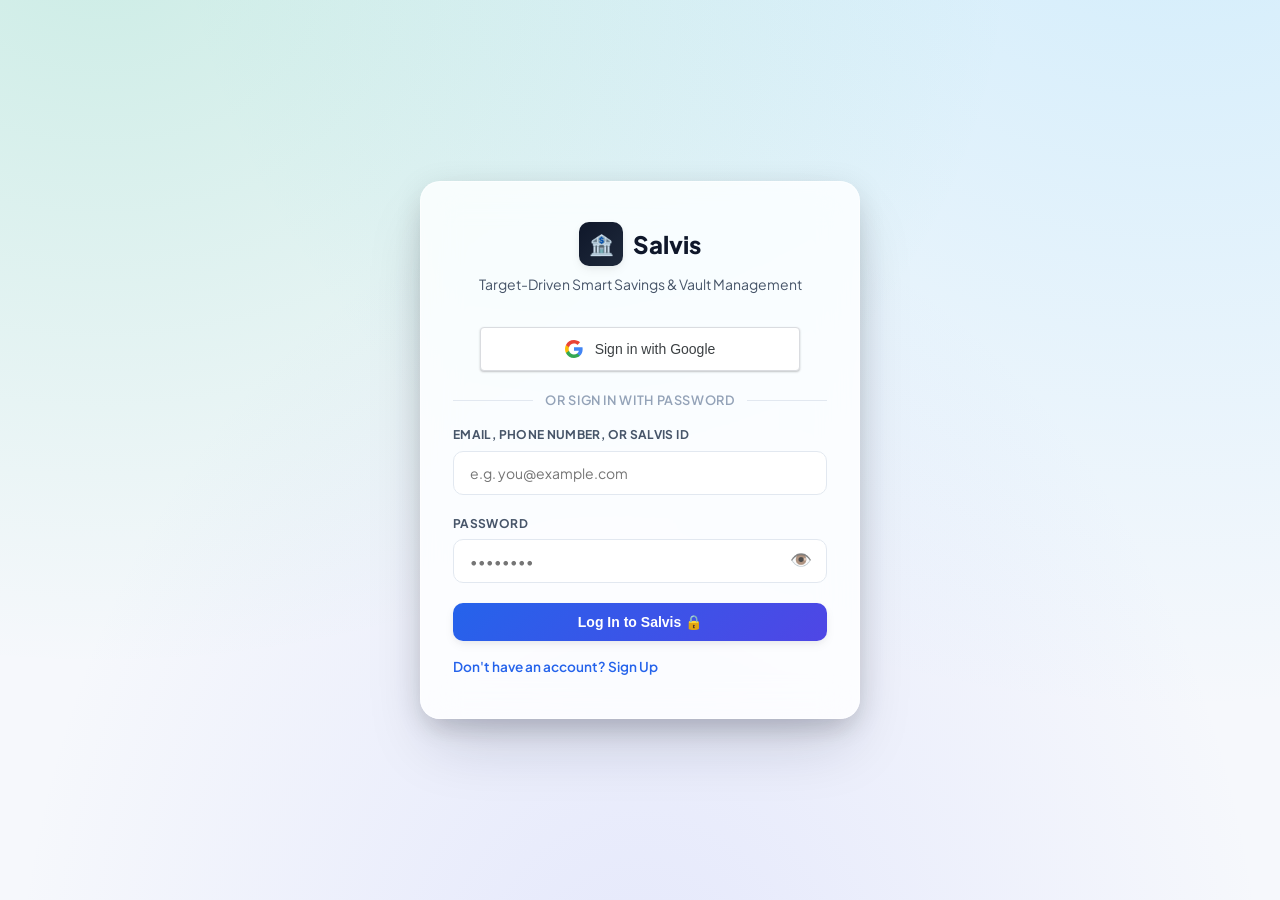
==== commit d342721e: "feat: add unified vault studio and price tracker" ====
--- a/Salvis.html
+++ b/Salvis.html
@@ -70,10 +70,10 @@
         </div>
 
         <div id="loginBox">
-          <form id="loginForm" onsubmit="event.preventDefault(); window.loginWithPassword(event);">
+          <form id="loginForm">
             <div class="form-group">
               <label class="form-label">Email, Phone Number, or Salvis ID</label>
-              <input type="text" id="loginEmail" class="form-input" placeholder="e.g. 9384108190 or harish.kgm2007@gmail.com" required oninput="window.clearInputError('loginEmail', 'loginEmailError')">
+              <input type="text" id="loginEmail" class="form-input" placeholder="e.g. you@example.com" required oninput="window.clearInputError('loginEmail', 'loginEmailError')">
               <div id="loginEmailError" class="input-error-msg" style="display: none; color: #ef4444; font-size: 0.8rem; font-weight: 600; margin-top: 0.35rem; align-items: center; gap: 0.3rem;"></div>
             </div>
 
@@ -121,7 +121,7 @@
 
             <div class="form-group">
               <label class="form-label">Security PIN (4-Digits)</label>
-              <input type="password" id="signupPin" class="form-input" maxlength="4" placeholder="1234" required>
+              <input type="password" id="signupPin" class="form-input" maxlength="4" inputmode="numeric" pattern="[0-9]{4}" placeholder="••••" required>
             </div>
           </div>
 
@@ -150,7 +150,7 @@
         <form id="existingUserPasskeyForm" onsubmit="window.submitExistingUserPasskey(event)">
           <div class="form-group">
             <label class="form-label">Enter 4-Digit Passkey</label>
-            <input type="password" id="existingUserPasskeyInput" class="form-input" maxlength="4" placeholder="••••" required autofocus style="text-align: center; font-size: 1.5rem; letter-spacing: 0.5rem;" oninput="window.clearInputError('existingUserPasskeyInput', 'existingPasskeyErrorMsg')">
+            <input type="password" id="existingUserPasskeyInput" class="form-input" maxlength="4" inputmode="numeric" pattern="[0-9]{4}" placeholder="••••" required autofocus style="text-align: center; font-size: 1.5rem; letter-spacing: 0.5rem;" oninput="window.clearInputError('existingUserPasskeyInput', 'existingPasskeyErrorMsg')">
             <div class="input-error-msg" id="existingPasskeyErrorMsg" style="display: none; justify-content: center;"></div>
           </div>
 
@@ -184,7 +184,7 @@
         <div style="margin-bottom: 1.25rem; background: var(--bg-tertiary); padding: 0.85rem 1rem; border-radius: var(--radius-sm); border: 1px dashed var(--border-color); display: flex; align-items: center; justify-content: space-between;">
           <div>
             <label style="font-size: 0.7rem; text-transform: uppercase; letter-spacing: 0.05em; color: var(--text-muted); font-weight: 700; display: block;">Region & Currency</label>
-            <div id="newUserRegionBadge" style="font-size: 0.9rem; font-weight: 800; color: var(--brand-emerald);">India 🇮🇳 (INR ₹)</div>
+            <div id="newUserRegionBadge" style="font-size: 0.9rem; font-weight: 800; color: var(--brand-emerald);">Detecting region...</div>
           </div>
           <span style="font-size: 1.2rem;">🌍</span>
         </div>
@@ -192,7 +192,7 @@
         <form id="newUserPasskeyForm" onsubmit="window.submitNewUserPasskey(event)">
           <div class="form-group" style="margin-bottom: 0.85rem;">
             <label class="form-label">Phone Number (For Recovery & SMS Alerts)</label>
-            <input type="tel" id="newUserPhoneInput" class="form-input" placeholder="+1 (555) 234-5678" required>
+            <input type="tel" id="newUserPhoneInput" class="form-input" placeholder="Enter your phone number including the country code" required>
           </div>
 
           <div class="form-group" style="margin-bottom: 0.85rem;">
@@ -206,7 +206,7 @@
 
           <div class="form-group" style="margin-bottom: 1rem;">
             <label class="form-label">Create 4-Digit Security Passkey</label>
-            <input type="password" id="newUserPasskeyInput" class="form-input" maxlength="4" placeholder="••••" required style="text-align: center; font-size: 1.4rem; letter-spacing: 0.4rem;">
+            <input type="password" id="newUserPasskeyInput" class="form-input" maxlength="4" inputmode="numeric" pattern="[0-9]{4}" placeholder="••••" required style="text-align: center; font-size: 1.4rem; letter-spacing: 0.4rem;">
             <div style="font-size: 0.72rem; color: var(--text-muted); margin-top: 0.2rem;">Used for quick vault unlocking & high-risk withdrawal authorization.</div>
           </div>
 
@@ -245,12 +245,12 @@
       <div class="nav-actions" id="navActions">
         <div class="wallet-badge">
           <span>💼 Wallet Ledger:</span>
-          <span class="wallet-amount" id="walletBalanceDisplay">$0.00</span>
+          <span class="wallet-amount" id="walletBalanceDisplay">0.00</span>
         </div>
 
         <div class="user-profile-badge" onclick="window.openProfilePage()" style="cursor: pointer;" title="View Profile & Settings">
           <span id="userAvatarDisplay">👨‍💼</span>
-          <span id="userNameDisplay">Alex Mercer</span>
+          <span id="userNameDisplay">Your name</span>
         </div>
 
         <button class="btn btn-secondary btn-sm" id="btnViewLedger">
@@ -288,7 +288,7 @@
     <div class="metrics-row" style="margin-bottom: 2rem;">
       <div class="metric-card">
         <div class="metric-label">Total Cumulative Saved</div>
-        <div class="metric-value" id="metricTotalSaved">$0.00</div>
+        <div class="metric-value" id="metricTotalSaved">0.00</div>
         <div class="metric-subtext positive">▲ Across all active savings vaults</div>
       </div>
 
@@ -306,7 +306,7 @@
 
       <div class="metric-card">
         <div class="metric-label">Monthly Savings Velocity</div>
-        <div class="metric-value" id="metricVelocity">$0.00/mo</div>
+        <div class="metric-value" id="metricVelocity">0.00/mo</div>
         <div class="metric-subtext positive">Scheduled recurring deposits</div>
       </div>
     </div>
@@ -475,14 +475,14 @@
           <div id="profileCardDisplayMode">
             <!-- Full Name -->
             <div style="font-size: 1.15rem; font-weight: 800; color: var(--brand-navy); padding: 0.15rem 0;">
-              <span id="profileViewNameDisplay">Alex Mercer</span>
+              <span id="profileViewNameDisplay">Your name</span>
             </div>
 
             <!-- Username / Nickname (Single Clean Edit Button) -->
             <div onclick="window.openInlineProfileEdit()" style="font-size: 0.88rem; color: var(--brand-blue); font-weight: 700; margin-top: 0.25rem; cursor: pointer; display: flex; align-items: center; justify-content: space-between; padding: 0.15rem 0;" title="Click to edit nickname">
               <div style="display: flex; align-items: center; gap: 0.4rem;">
                 <span style="color: var(--text-secondary); font-weight: 500;">Username:</span>
-                <strong id="profileViewNicknameDisplay">@alex_saver</strong>
+                <strong id="profileViewNicknameDisplay">Not set</strong>
               </div>
               <span style="font-size: 0.8rem; color: var(--brand-blue); font-weight: 600;">✏️ Edit</span>
             </div>
@@ -491,21 +491,21 @@
             <div style="font-size: 0.88rem; color: var(--text-secondary); margin-top: 0.25rem; padding: 0.15rem 0;">
               <div style="display: flex; align-items: center; gap: 0.4rem;">
                 <span>📞 Phone:</span>
-                <strong id="profileViewPhoneDisplay" style="color: var(--brand-navy);">+1 (555) 234-5678</strong>
+                <strong id="profileViewPhoneDisplay" style="color: var(--brand-navy);">Not set</strong>
               </div>
             </div>
 
             <!-- Email -->
             <div style="font-size: 0.8rem; color: var(--text-muted); margin-top: 0.25rem; display: flex; align-items: center; gap: 0.4rem;">
               <span>✉️ Email:</span>
-              <span id="profileViewEmailDisplay">alex@salvis.com</span>
+              <span id="profileViewEmailDisplay">Not set</span>
 
             </div>
 
             <!-- Detected Region & Currency -->
             <div style="font-size: 0.8rem; color: var(--brand-blue); margin-top: 0.5rem; display: flex; align-items: center; gap: 0.4rem; font-weight: 700; background: var(--bg-primary); padding: 0.45rem 0.6rem; border-radius: var(--radius-sm); border: 1px solid var(--border-color);">
               <span>🌐 Region & Currency:</span>
-              <span id="profileViewRegionDisplay">United States 🇺🇸 (USD $)</span>
+              <span id="profileViewRegionDisplay">Detecting region…</span>
             </div>
           </div>
 
@@ -518,12 +518,12 @@
 
             <div class="form-group" style="margin-bottom: 0.85rem;">
               <label class="form-label" style="font-size: 0.75rem; font-weight: 700; color: var(--brand-navy);">Edit Full Name</label>
-              <input type="text" id="inlineEditLegalNameInput" class="form-input" placeholder="e.g. Alex Mercer" style="padding: 0.55rem 0.75rem; font-size: 0.9rem;">
+              <input type="text" id="inlineEditLegalNameInput" class="form-input" placeholder="e.g. Your name" style="padding: 0.55rem 0.75rem; font-size: 0.9rem;">
             </div>
 
             <div class="form-group" style="margin-bottom: 0.85rem;">
               <label class="form-label" style="font-size: 0.75rem; font-weight: 700; color: var(--brand-navy);">Edit Phone Number</label>
-              <input type="tel" id="inlineEditPhoneInput" class="form-input" placeholder="+1 (555) 234-5678" style="padding: 0.55rem 0.75rem; font-size: 0.9rem;">
+              <input type="tel" id="inlineEditPhoneInput" class="form-input" placeholder="Enter your phone number including the country code" style="padding: 0.55rem 0.75rem; font-size: 0.9rem;">
             </div>
 
             <div style="display: flex; gap: 0.5rem;">
@@ -578,44 +578,7 @@
             <div style="background: var(--bg-subtle); padding: 1rem; border-radius: var(--radius-lg); border: 1px solid var(--border-color);">
               <div style="font-size: 0.85rem; font-weight: 700; color: var(--brand-navy); margin-bottom: 0.35rem;">Security PIN Authorization</div>
               <p style="font-size: 0.75rem; color: var(--text-secondary); margin-bottom: 0.75rem;">Change 4-digit PIN for high-risk withdrawals</p>
-              <button type="button" class="btn btn-primary btn-sm" id="btnOpenChangePinModal" onclick="window.openChangePinModal()" style="margin-bottom: 0.5rem;">Change PIN 🔒</button>
-
-              <!-- Inline Change PIN Redirection Panel -->
-              <div id="pinChangeInlinePanel" style="display: none; margin-top: 0.85rem; padding: 1rem; background: var(--bg-primary); border: 1px solid var(--brand-blue); border-radius: var(--radius-md); text-align: left;">
-                <!-- Step 1: Verify Current PIN -->
-                <div id="inlinePinStep1">
-                  <div style="font-weight: 700; font-size: 0.85rem; color: var(--brand-navy); margin-bottom: 0.25rem;">🔑 Verify Current PIN</div>
-                  <p style="font-size: 0.75rem; color: var(--text-secondary); margin-bottom: 0.75rem;">Enter your current 4-digit PIN to authorize change.</p>
-                  <form onsubmit="window.verifyCurrentPinInline(event)">
-                    <input type="password" id="inlineCurrentPinInput" class="form-input" maxlength="4" placeholder="••••" required style="text-align: center; font-size: 1.2rem; letter-spacing: 0.4rem; margin-bottom: 0.5rem;" oninput="window.clearInputError('inlineCurrentPinInput', 'inlineCurrentPinErrorMsg')">
-                    <div class="input-error-msg" id="inlineCurrentPinErrorMsg" style="display: none; margin-bottom: 0.75rem;"></div>
-                    <div style="display: flex; gap: 0.5rem;">
-                      <button type="submit" class="btn btn-primary btn-sm" style="flex: 1;">Verify & Continue ➡️</button>
-                      <button type="button" class="btn btn-secondary btn-sm" onclick="window.closeInlinePinPanel()">Cancel</button>
-                    </div>
-                  </form>
-                </div>
-
-                <!-- Step 2: Set New PIN -->
-                <div id="inlinePinStep2" style="display: none;">
-                  <div style="font-weight: 700; font-size: 0.85rem; color: var(--brand-navy); margin-bottom: 0.25rem;">🔐 Set New 4-Digit PIN</div>
-                  <p style="font-size: 0.75rem; color: var(--text-secondary); margin-bottom: 0.75rem;">Create and confirm your new Security PIN.</p>
-                  <form onsubmit="window.submitNewPinInline(event)">
-                    <div style="margin-bottom: 0.5rem;">
-                      <label style="font-size: 0.7rem; color: var(--text-secondary); display: block; margin-bottom: 0.2rem;">New 4-Digit PIN</label>
-                      <input type="password" id="inlineNewPinInput" class="form-input" maxlength="4" placeholder="••••" required style="text-align: center; font-size: 1.2rem; letter-spacing: 0.4rem;">
-                    </div>
-                    <div style="margin-bottom: 0.75rem;">
-                      <label style="font-size: 0.7rem; color: var(--text-secondary); display: block; margin-bottom: 0.2rem;">Confirm New PIN</label>
-                      <input type="password" id="inlineConfirmPinInput" class="form-input" maxlength="4" placeholder="••••" required style="text-align: center; font-size: 1.2rem; letter-spacing: 0.4rem;">
-                    </div>
-                    <div style="display: flex; gap: 0.5rem;">
-                      <button type="submit" class="btn btn-emerald btn-sm" style="flex: 1;">Confirm & Update PIN 💾</button>
-                      <button type="button" class="btn btn-secondary btn-sm" onclick="window.closeInlinePinPanel()">Cancel</button>
-                    </div>
-                  </form>
-                </div>
-              </div>
+              <button type="button" class="btn btn-primary btn-sm" id="btnOpenChangePinModal" style="margin-bottom: 0.5rem;">Change PIN 🔒</button>
             </div>
 
             <div style="background: var(--bg-subtle); padding: 1rem; border-radius: var(--radius-lg); border: 1px solid var(--border-color);">
@@ -627,11 +590,13 @@
             </div>
 
             <div style="background: var(--bg-subtle); padding: 1rem; border-radius: var(--radius-lg); border: 1px solid var(--border-color);">
-              <div style="font-size: 0.85rem; font-weight: 700; color: var(--brand-navy); margin-bottom: 0.35rem;">Base Currency</div>
-              <p style="font-size: 0.75rem; color: var(--text-secondary); margin-bottom: 0.5rem;">Auto-detected from Google / Region</p>
-              <div id="staticUserCurrencyDisplay" style="background: var(--bg-primary); border: 1px solid var(--border-color); padding: 0.55rem 0.75rem; border-radius: var(--radius-md); font-size: 0.85rem; font-weight: 700; color: var(--brand-navy);">
-                <span id="staticCurrencyText">India 🇮🇳 (INR ₹)</span>
+              <div style="font-size: 0.85rem; font-weight: 700; color: var(--brand-navy); margin-bottom: 0.35rem;">Region &amp; Base Currency</div>
+              <p style="font-size: 0.75rem; color: var(--text-secondary); margin-bottom: 0.5rem;">Detected from your browser, with a manual override.</p>
+              <div id="staticUserCurrencyDisplay" style="background: var(--bg-primary); border: 1px solid var(--border-color); padding: 0.55rem 0.75rem; border-radius: var(--radius-md); font-size: 0.85rem; font-weight: 700; color: var(--brand-navy); margin-bottom: 0.5rem;">
+                <span id="staticCurrencyText">Detecting region...</span>
               </div>
+              <select id="profileRegionSelect" class="form-select" aria-label="Select profile region" onchange="window.updateUserRegion(this.value)"></select>
+              <div id="profileRegionDetectionStatus" style="font-size: 0.7rem; color: var(--text-muted); margin-top: 0.4rem;">Detecting region...</div>
             </div>
           </div>
         </div>
@@ -719,7 +684,7 @@
         <div class="modal-title">🔒 Enter 4-Digit Security PIN</div>
       </div>
       <p style="font-size: 0.8rem; color: var(--text-secondary); margin-bottom: 1rem;">
-        Verification required to authorize fund withdrawal or reallocation. <br><small style="color: var(--brand-blue);">(Default Demo PIN: <strong>1234</strong>)</small>
+        Verification required to authorize fund withdrawal or reallocation.
       </p>
 
       <div class="pin-display" id="pinDisplay">
@@ -750,20 +715,15 @@
     </div>
   </div>
 
-  <!-- MODAL: Goal Creation Wizard -->
-  <div class="modal-overlay" id="wizardModal">
-    <div class="modal-container">
+  <!-- MODAL: Unified Vault Creation Studio -->
+  <div class="modal-overlay" id="createVaultModal">
+    <div class="modal-container create-vault-container">
       <div class="modal-header">
         <div class="modal-title">Create Smart Savings Vault</div>
-        <button class="close-btn" onclick="window.UIRenderer.closeModal('wizardModal')">&times;</button>
-      </div>
-
-      <div class="wizard-steps">
-        <div class="wizard-step-node active">1</div>
-        <div class="wizard-step-node">2</div>
-      </div>
-
-      <div id="wizardContent">
+        <button class="close-btn" onclick="window.UIRenderer.closeModal('createVaultModal')">&times;</button>
+      </div>
+
+      <div id="createVaultContent">
         <!-- Rendered dynamically -->
       </div>
     </div>
@@ -816,7 +776,7 @@
         <button class="close-btn" onclick="window.UIRenderer.closeModal('reallocateModal')">&times;</button>
       </div>
       <div style="font-size: 0.85rem; color: var(--text-secondary); margin-bottom: 1.25rem;">
-        Transfer your accumulated <strong id="reallocateSourceAmount" style="color: var(--accent-emerald);">$0.00</strong> into another active target vault without breaking your savings momentum.
+        Transfer your accumulated <strong id="reallocateSourceAmount" style="color: var(--accent-emerald);">0.00</strong> into another active target vault without breaking your savings momentum.
       </div>
       <div class="form-group">
         <label class="form-label">Select Destination Vault</label>
@@ -847,7 +807,7 @@
       </div>
 
       <div class="form-group">
-        <label class="form-label">Deposit Amount ($)</label>
+        <label class="form-label" id="payAmountLabel">Deposit Amount</label>
         <input type="number" id="payAmountInput" class="form-input" value="0">
       </div>
 
@@ -937,56 +897,6 @@
     </div>
   </div>
 
-  <!-- MODAL: Google OAuth Sign-In / Registration -->
-  <div class="modal-overlay" id="googleModal">
-    <div class="modal-container" style="max-width: 440px; padding: 2rem 1.5rem; text-align: center;">
-      <div style="margin-bottom: 1rem; display: flex; justify-content: center;">
-        <svg width="40" height="40" viewBox="0 0 24 24">
-          <path fill="#4285F4" d="M22.56 12.25c0-.78-.07-1.53-.2-2.25H12v4.26h5.92c-.26 1.37-1.04 2.53-2.21 3.31v2.77h3.57c2.08-1.92 3.28-4.74 3.28-8.09z"/>
-          <path fill="#34A853" d="M12 23c2.97 0 5.46-.98 7.28-2.66l-3.57-2.77c-.98.66-2.23 1.06-3.71 1.06-2.86 0-5.29-1.93-6.16-4.53H2.18v2.84C3.99 20.53 7.7 23 12 23z"/>
-          <path fill="#FBBC05" d="M5.84 14.09c-.22-.66-.35-1.36-.35-2.09s.13-1.43.35-2.09V7.06H2.18C1.43 8.55 1 10.22 1 12s.43 3.45 1.18 4.94l2.85-2.22.81-.63z"/>
-          <path fill="#EA4335" d="M12 5.38c1.62 0 3.06.56 4.21 1.64l3.15-3.15C17.45 2.09 14.97 1 12 1 7.7 1 3.99 3.47 2.18 7.06l3.66 2.84c.87-2.6 3.3-4.52 6.16-4.52z"/>
-        </svg>
-      </div>
-      <h3 style="font-size: 1.25rem; font-weight: 700; color: var(--brand-navy); margin-bottom: 0.25rem;">Sign in with Google</h3>
-      <p style="font-size: 0.85rem; color: var(--text-secondary); margin-bottom: 1.5rem;">Choose an account to continue to <strong>VaultSmart</strong></p>
-
-      <!-- Option 1: 1-Click Fast Google Account -->
-      <div id="btnGoogleAccountDefault" onclick="window.loginWithGoogleFast()" style="display: flex; align-items: center; gap: 1rem; padding: 0.85rem 1rem; border: 1px solid var(--border-color); border-radius: var(--radius-md); cursor: pointer; text-align: left; transition: all 0.2s ease; margin-bottom: 1rem; background: var(--bg-primary);">
-        <div style="width: 42px; height: 42px; border-radius: 50%; background: #4285f4; color: white; display: flex; align-items: center; justify-content: center; font-weight: 700; font-size: 1.1rem;">
-          🌐
-        </div>
-        <div style="flex: 1;">
-          <div style="font-weight: 700; color: var(--brand-navy); font-size: 0.95rem;">Google User</div>
-          <div style="font-size: 0.8rem; color: var(--text-secondary);">user.google@gmail.com</div>
-        </div>
-        <span style="font-size: 1.1rem;">➡️</span>
-      </div>
-
-      <div style="display: flex; align-items: center; margin: 1rem 0; color: var(--text-muted); font-size: 0.75rem;">
-        <div style="flex: 1; border-bottom: 1px solid var(--border-color);"></div>
-        <span style="padding: 0 0.5rem; text-transform: uppercase; font-weight: 600;">or register custom Google profile</span>
-        <div style="flex: 1; border-bottom: 1px solid var(--border-color);"></div>
-      </div>
-
-      <!-- Option 2: Register custom Google profile -->
-      <div style="text-align: left;">
-        <div class="form-group" style="margin-bottom: 0.75rem;">
-          <label class="form-label">Your Google Account Name</label>
-          <input type="text" id="googleCustomName" class="form-input" placeholder="e.g. Jordan Lee">
-        </div>
-        <div class="form-group" style="margin-bottom: 1.25rem;">
-          <label class="form-label">Google Email Address</label>
-          <input type="email" id="googleCustomEmail" class="form-input" placeholder="jordan@gmail.com">
-        </div>
-        <button type="button" class="btn btn-emerald btn-full" id="btnGoogleSubmitCustom" onclick="window.loginWithGoogleCustom()">
-          🚀 Authenticate & Launch Dashboard
-        </button>
-      </div>
-
-    </div>
-  </div>
-
   <!-- MODAL: Add Bank Account -->
   <div class="modal-overlay" id="addBankModal">
     <div class="modal-container" style="max-width: 440px;">
@@ -1041,7 +951,7 @@
       <form id="verifyCurrentPinForm" onsubmit="window.verifyCurrentPin(event)">
         <div class="form-group" style="margin-bottom: 1.25rem;">
           <label class="form-label" style="text-align: left;">Current 4-Digit PIN</label>
-          <input type="password" id="currentPinInput" class="form-input" maxlength="4" placeholder="••••" required autofocus style="text-align: center; font-size: 1.5rem; letter-spacing: 0.5rem;" oninput="window.clearInputError('currentPinInput', 'currentPinErrorMsg')">
+          <input type="password" id="currentPinInput" class="form-input" data-clear-on-close maxlength="4" inputmode="numeric" pattern="[0-9]{4}" placeholder="••••" required autofocus style="text-align: center; font-size: 1.5rem; letter-spacing: 0.5rem;" oninput="window.clearInputError('currentPinInput', 'currentPinErrorMsg')">
           <div class="input-error-msg" id="currentPinErrorMsg" style="display: none; justify-content: center;"></div>
         </div>
 
@@ -1066,12 +976,12 @@
       <form id="updateNewPinForm" onsubmit="window.submitNewPinUpdate(event)">
         <div class="form-group" style="margin-bottom: 1rem; text-align: left;">
           <label class="form-label">New 4-Digit PIN</label>
-          <input type="password" id="newPinInput" class="form-input" maxlength="4" placeholder="••••" required style="text-align: center; font-size: 1.5rem; letter-spacing: 0.5rem;">
+          <input type="password" id="newPinInput" class="form-input" data-clear-on-close maxlength="4" inputmode="numeric" pattern="[0-9]{4}" placeholder="••••" required style="text-align: center; font-size: 1.5rem; letter-spacing: 0.5rem;">
         </div>
 
         <div class="form-group" style="margin-bottom: 1.25rem; text-align: left;">
           <label class="form-label">Confirm New PIN</label>
-          <input type="password" id="confirmPinInput" class="form-input" maxlength="4" placeholder="••••" required style="text-align: center; font-size: 1.5rem; letter-spacing: 0.5rem;">
+          <input type="password" id="confirmPinInput" class="form-input" data-clear-on-close maxlength="4" inputmode="numeric" pattern="[0-9]{4}" placeholder="••••" required style="text-align: center; font-size: 1.5rem; letter-spacing: 0.5rem;">
         </div>
 
         <button type="submit" class="btn btn-emerald btn-full">
@@ -1091,12 +1001,12 @@
 
       <div class="form-group" style="margin-bottom: 1rem;">
         <label class="form-label">User Full Name</label>
-        <input type="text" id="editNameInput" class="form-input" placeholder="e.g. Alex Mercer">
+        <input type="text" id="editNameInput" class="form-input" placeholder="e.g. Your name">
       </div>
 
       <div class="form-group" style="margin-bottom: 1.25rem;">
         <label class="form-label">Phone Number</label>
-        <input type="text" id="editPhoneInput" class="form-input" placeholder="+1 (555) 234-5678">
+        <input type="text" id="editPhoneInput" class="form-input" placeholder="Enter your phone number including the country code">
       </div>
 
       <button type="button" class="btn btn-primary btn-full" onclick="window.saveEditedProfile()">
@@ -1150,20 +1060,20 @@
 
       <!-- Fetched Google Details Badge -->
       <div style="background: var(--bg-subtle); border: 1px solid var(--border-color); border-radius: var(--radius-md); padding: 0.75rem; margin-bottom: 1rem; font-size: 0.8rem; display: flex; flex-direction: column; gap: 0.25rem;">
-        <div>👤 <strong>Google Name:</strong> <span id="onboardGoogleNameDisplay">Harish K</span></div>
-        <div>✉️ <strong>Google Email:</strong> <span id="onboardGoogleEmailDisplay">harish.kgm2007@gmail.com</span></div>
-        <div>🌐 <strong>Detected Region & Currency:</strong> <span id="onboardGoogleRegionDisplay" style="color: var(--brand-blue); font-weight: 700;">India 🇮🇳 (INR ₹)</span></div>
+        <div>👤 <strong>Google Name:</strong> <span id="onboardGoogleNameDisplay">Not set</span></div>
+        <div>✉️ <strong>Google Email:</strong> <span id="onboardGoogleEmailDisplay">Not set</span></div>
+        <div>🌐 <strong>Detected Region &amp; Currency:</strong> <span id="onboardGoogleRegionDisplay" style="color: var(--brand-blue); font-weight: 700;">Detecting...</span></div>
       </div>
 
       <!-- Required Form Inputs -->
       <div class="form-group" style="margin-bottom: 0.75rem;">
         <label class="form-label" style="font-weight: 700;">Vault Nickname / Username <span style="color: var(--brand-blue); font-size: 0.75rem;">(Required - Editable later)</span></label>
-        <input type="text" id="onboardNicknameInput" class="form-input" placeholder="e.g. @harish_saver" required>
+        <input type="text" id="onboardNicknameInput" class="form-input" placeholder="e.g. @your_name" required>
       </div>
 
       <div class="form-group" style="margin-bottom: 0.75rem;">
         <label class="form-label" style="font-weight: 700;">Phone Number <span style="color: var(--accent-rose); font-size: 0.75rem;">(Required)</span></label>
-        <input type="tel" id="onboardPhoneInput" class="form-input" placeholder="+91 98765 43210" required>
+        <input type="tel" id="onboardPhoneInput" class="form-input" placeholder="Enter your phone number including the country code" required>
       </div>
 
       <div class="form-group" style="margin-bottom: 0.75rem;">
--- a/css/components.css
+++ b/css/components.css
@@ -442,6 +442,176 @@
   gap: 1rem;
 }
 
+.vault-type-grid {
+  display: grid;
+  grid-template-columns: 1fr 1fr;
+  gap: 0.75rem;
+  margin-top: 0.25rem;
+}
+
+.type-btn {
+  display: flex;
+  align-items: center;
+  justify-content: center;
+  gap: 0.5rem;
+  min-height: 3rem;
+  padding: 0.7rem 0.85rem;
+  background: var(--glass-bg-strong);
+  border: 1px solid var(--glass-border);
+  border-radius: var(--radius-md);
+  color: var(--text-secondary);
+  font: inherit;
+  font-size: var(--font-size-xs);
+  font-weight: 700;
+  cursor: pointer;
+  transition: border-color var(--transition-fast), background var(--transition-fast), color var(--transition-fast), transform var(--transition-fast);
+}
+
+.type-btn:hover {
+  transform: translateY(-1px);
+  border-color: var(--border-active);
+}
+
+.type-btn.active {
+  background: var(--accent-emerald-light);
+  border-color: var(--accent-emerald);
+  color: var(--accent-emerald);
+  box-shadow: var(--shadow-glow-emerald);
+}
+
+.type-btn span {
+  font-size: 1.1rem;
+}
+
+.url-container {
+  padding: 1rem;
+  background: var(--bg-subtle);
+  border: 1px solid var(--border-color);
+  border-radius: var(--radius-lg);
+}
+
+.url-input-row {
+  display: flex;
+  gap: 0.5rem;
+}
+
+.url-input-row .form-input {
+  min-width: 0;
+  flex: 1;
+}
+
+.url-input-row .btn {
+  flex: 0 0 auto;
+  white-space: nowrap;
+}
+
+.product-preview-card {
+  display: flex;
+  align-items: center;
+  gap: 0.75rem;
+  margin-top: 0.85rem;
+  padding: 0.75rem;
+  background: var(--glass-bg);
+  border: 1px solid var(--border-color);
+  border-radius: var(--radius-md);
+}
+
+.product-preview-image,
+.tracked-product-image {
+  width: 3rem;
+  height: 3rem;
+  border-radius: var(--radius-sm);
+  object-fit: cover;
+  background: var(--bg-tertiary);
+  flex: 0 0 auto;
+}
+
+.preview-info {
+  min-width: 0;
+}
+
+.preview-title {
+  overflow: hidden;
+  color: var(--text-primary);
+  font-size: var(--font-size-sm);
+  font-weight: 700;
+  text-overflow: ellipsis;
+  white-space: nowrap;
+}
+
+.preview-price {
+  margin-top: 0.2rem;
+  color: var(--accent-emerald);
+  font-size: var(--font-size-xs);
+  font-weight: 600;
+}
+
+.store-badge {
+  display: inline-block;
+  margin-top: 0.3rem;
+  padding: 0.2rem 0.45rem;
+  color: var(--accent-amber);
+  background: color-mix(in srgb, var(--accent-amber) 12%, transparent);
+  border: 1px solid color-mix(in srgb, var(--accent-amber) 28%, transparent);
+  border-radius: var(--radius-full);
+  font-size: 0.68rem;
+  font-weight: 700;
+}
+
+.tracked-card-update {
+  display: flex;
+  justify-content: flex-end;
+  min-height: 1.25rem;
+  margin-top: -0.25rem;
+}
+
+.tracked-price-change,
+.tracked-price-live {
+  color: var(--accent-emerald);
+  font-size: var(--font-size-xs);
+  font-weight: 700;
+}
+
+.tracked-price-change {
+  padding: 0.25rem 0.45rem;
+  background: color-mix(in srgb, var(--accent-emerald) 12%, transparent);
+  border: 1px solid color-mix(in srgb, var(--accent-emerald) 28%, transparent);
+  border-radius: var(--radius-full);
+  box-shadow: 0 0 14px color-mix(in srgb, var(--accent-emerald) 18%, transparent);
+}
+
+.tracked-price-live {
+  color: var(--text-muted);
+}
+
+.goal-title-wrap {
+  min-width: 0;
+}
+
+.store-link {
+  text-decoration: none;
+  flex: 0 0 auto;
+}
+
+.hidden {
+  display: none !important;
+}
+
+@media (max-width: 560px) {
+  .vault-type-grid,
+  .form-row {
+    grid-template-columns: 1fr;
+  }
+
+  .url-input-row {
+    flex-direction: column;
+  }
+
+  .url-input-row .btn {
+    width: 100%;
+  }
+}
+
 [data-theme="dark"] .form-input,
 [data-theme="dark"] .form-select {
   background-color: var(--bg-primary);
@@ -628,7 +798,282 @@
   -webkit-text-fill-color: transparent;
 }
 
-/* ---------- Goal detail modal ---------- */
+.create-vault-container {
+  max-width: 780px;
+}
+
+.create-studio-head {
+  margin-bottom: 1.25rem;
+}
+
+.create-studio-subtitle,
+.section-title-row p {
+  color: var(--text-secondary);
+  font-size: var(--font-size-xs);
+  line-height: 1.5;
+}
+
+.creation-mode-grid {
+  display: grid;
+  grid-template-columns: 1fr 1fr;
+  gap: 0.75rem;
+  margin-bottom: 1.25rem;
+}
+
+.creation-mode-card {
+  display: flex;
+  align-items: center;
+  gap: 0.75rem;
+  padding: 1rem;
+  background: var(--glass-bg-strong);
+  border: 1px solid var(--glass-border);
+  border-radius: var(--radius-lg);
+  color: var(--text-primary);
+  text-align: left;
+  cursor: pointer;
+  transition: border-color var(--transition-fast), background var(--transition-fast), transform var(--transition-fast), box-shadow var(--transition-fast);
+}
+
+.creation-mode-card:hover {
+  transform: translateY(-2px);
+  border-color: var(--border-active);
+}
+
+.creation-mode-card.active {
+  background: var(--accent-emerald-light);
+  border-color: var(--accent-emerald);
+  box-shadow: var(--shadow-glow-emerald);
+}
+
+.creation-mode-icon {
+  display: grid;
+  width: 2.5rem;
+  height: 2.5rem;
+  place-items: center;
+  border-radius: var(--radius-md);
+  background: var(--bg-subtle);
+  font-size: 1.35rem;
+  flex: 0 0 auto;
+}
+
+.creation-mode-card strong,
+.creation-mode-card small {
+  display: block;
+}
+
+.creation-mode-card strong {
+  color: var(--text-primary);
+  font-size: var(--font-size-sm);
+}
+
+.creation-mode-card small {
+  margin-top: 0.2rem;
+  color: var(--text-secondary);
+  font-size: 0.68rem;
+  line-height: 1.35;
+}
+
+.shopping-mode-tabs {
+  display: flex;
+  gap: 0.4rem;
+  padding: 0.3rem;
+  margin-bottom: 1rem;
+  background: var(--bg-subtle);
+  border-radius: var(--radius-md);
+}
+
+.shopping-mode-tab {
+  flex: 1;
+  padding: 0.65rem 0.75rem;
+  border: 0;
+  border-radius: var(--radius-sm);
+  background: transparent;
+  color: var(--text-secondary);
+  font: inherit;
+  font-size: var(--font-size-xs);
+  font-weight: 700;
+  cursor: pointer;
+}
+
+.shopping-mode-tab.active {
+  background: var(--bg-secondary);
+  color: var(--brand-blue);
+  box-shadow: var(--shadow-sm);
+}
+
+.creation-section {
+  padding: 1rem;
+  margin-bottom: 1rem;
+  background: var(--bg-subtle);
+  border: 1px solid var(--border-color);
+  border-radius: var(--radius-lg);
+}
+
+.creation-section .form-group:last-child {
+  margin-bottom: 0;
+}
+
+.optional-label {
+  color: var(--text-muted);
+  font-size: 0.62rem;
+  font-weight: 500;
+  letter-spacing: 0;
+  text-transform: none;
+}
+
+.preview-store {
+  margin-top: 0.2rem;
+  color: var(--text-muted);
+  font-size: 0.68rem;
+}
+
+.quick-preset-row {
+  display: flex;
+  flex-wrap: wrap;
+  gap: 0.45rem;
+}
+
+.quick-preset {
+  padding: 0.45rem 0.65rem;
+  background: var(--bg-secondary);
+  border: 1px solid var(--border-color);
+  border-radius: var(--radius-full);
+  color: var(--text-secondary);
+  font: inherit;
+  font-size: 0.72rem;
+  cursor: pointer;
+  transition: border-color var(--transition-fast), color var(--transition-fast), background var(--transition-fast);
+}
+
+.quick-preset:hover {
+  border-color: var(--accent-emerald);
+  background: var(--accent-emerald-light);
+  color: var(--accent-emerald);
+}
+
+.schedule-section {
+  background: linear-gradient(135deg, color-mix(in srgb, var(--brand-blue) 8%, var(--bg-subtle)), color-mix(in srgb, var(--accent-emerald) 8%, var(--bg-subtle)));
+}
+
+.section-title-row {
+  display: flex;
+  align-items: flex-start;
+  justify-content: space-between;
+  gap: 1rem;
+  margin-bottom: 1rem;
+}
+
+.section-title-row h4 {
+  color: var(--text-primary);
+  font-size: var(--font-size-sm);
+  font-weight: 800;
+}
+
+.live-chip {
+  color: var(--accent-emerald);
+  font-size: 0.64rem;
+  font-weight: 800;
+  letter-spacing: 0.04em;
+  white-space: nowrap;
+}
+
+.inline-calc {
+  margin-top: 0;
+}
+
+.creation-submit-row {
+  display: flex;
+  align-items: center;
+  justify-content: space-between;
+  gap: 1rem;
+}
+
+.tracking-note {
+  color: var(--text-muted);
+  font-size: 0.7rem;
+  line-height: 1.4;
+}
+
+.creation-submit-row .btn {
+  white-space: nowrap;
+}
+
+.tracked-price-change.price-increase {
+  color: var(--accent-rose);
+  background: color-mix(in srgb, var(--accent-rose) 12%, transparent);
+  border-color: color-mix(in srgb, var(--accent-rose) 28%, transparent);
+  box-shadow: 0 0 14px color-mix(in srgb, var(--accent-rose) 16%, transparent);
+}
+
+.tracked-detail-panel {
+  padding: 1rem;
+  margin-bottom: 1rem;
+  background: linear-gradient(135deg, rgba(37, 99, 235, 0.08), rgba(16, 185, 129, 0.08));
+  border: 1px solid var(--border-color);
+  border-radius: var(--radius-lg);
+}
+
+.tracked-detail-head {
+  display: flex;
+  align-items: flex-start;
+  justify-content: space-between;
+  gap: 1rem;
+  margin-bottom: 0.85rem;
+}
+
+.tracked-detail-price {
+  margin: 0.2rem 0;
+  color: var(--accent-emerald);
+  font-size: 1.4rem;
+  font-weight: 800;
+}
+
+.tracked-detail-store {
+  color: var(--text-muted);
+  font-size: 0.68rem;
+}
+
+.price-history {
+  padding-top: 0.75rem;
+  border-top: 1px dashed var(--border-color);
+}
+
+.price-history-row {
+  display: flex;
+  justify-content: space-between;
+  gap: 1rem;
+  padding: 0.4rem 0;
+  color: var(--text-secondary);
+  font-size: 0.72rem;
+}
+
+.price-history-row span:first-child {
+  color: var(--text-primary);
+  font-weight: 700;
+}
+
+.price-history-empty {
+  padding-top: 0.6rem;
+  color: var(--text-muted);
+  font-size: 0.72rem;
+}
+
+@media (max-width: 600px) {
+  .creation-mode-grid {
+    grid-template-columns: 1fr;
+  }
+
+  .creation-submit-row,
+  .section-title-row {
+    align-items: stretch;
+    flex-direction: column;
+  }
+
+  .creation-submit-row .btn {
+    width: 100%;
+  }
+}
+
 .goal-detail-hero {
   display: flex;
   align-items: center;
